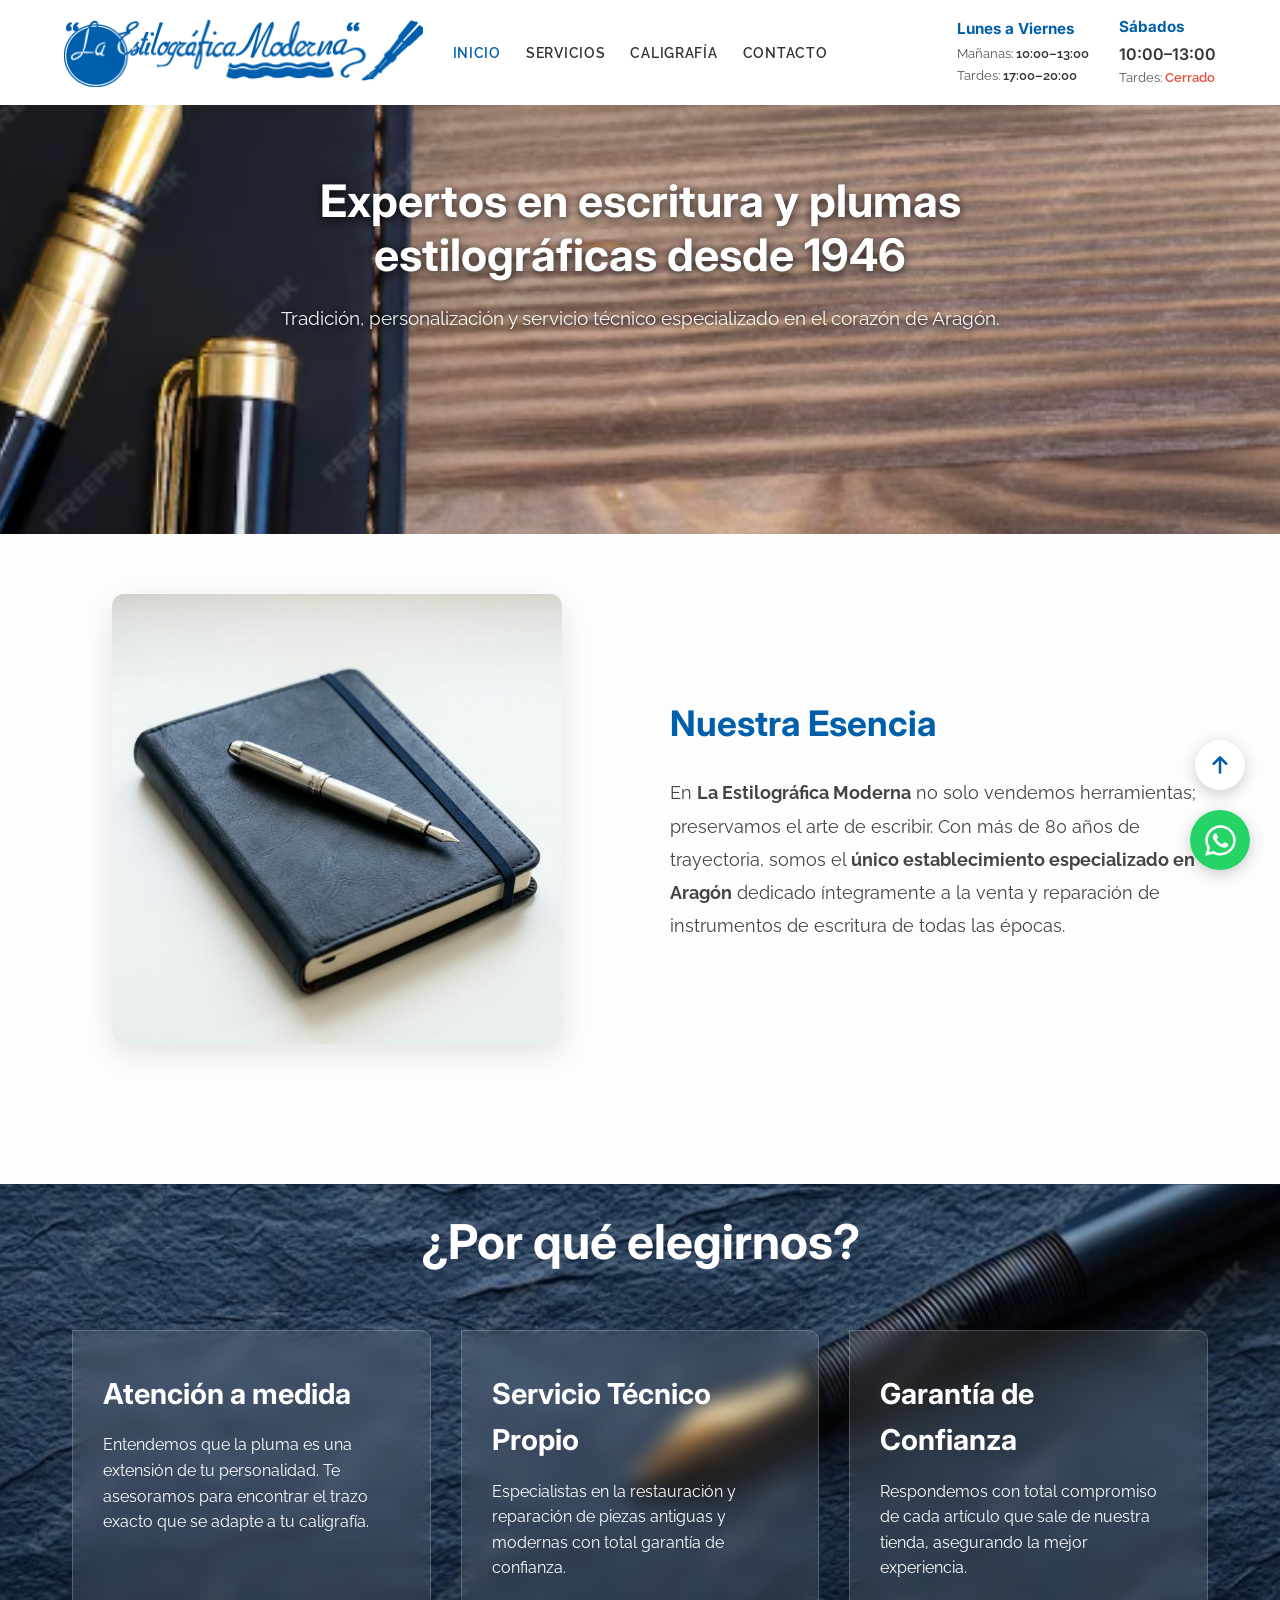
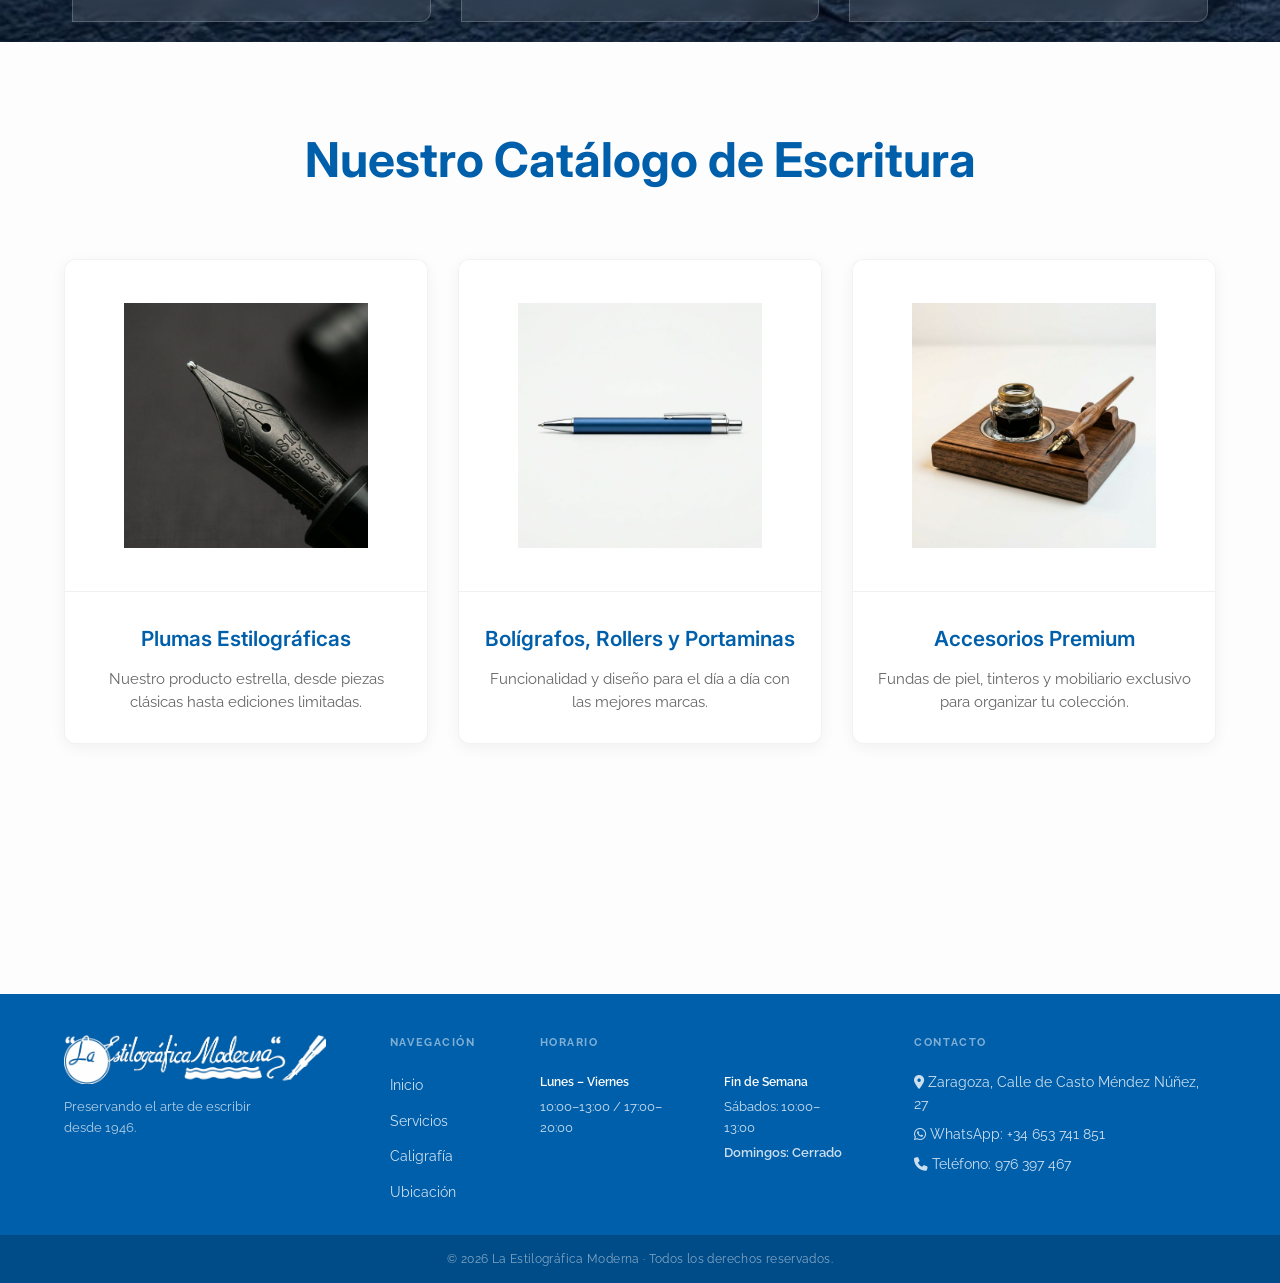
==== index.html @ 0b7b3596 "primer commit" ====
<!DOCTYPE html>
<html lang="es">

<head>
    <meta charset="UTF-8">
    <meta name="viewport" content="width=device-width, initial-scale=1.0">
    <title>La Estilográfica Moderna - Inicio</title>
    <link rel="stylesheet" href="css/styles.css">
    <link rel="stylesheet" href="https://cdnjs.cloudflare.com/ajax/libs/font-awesome/6.5.1/css/all.min.css">
</head>

<body>
    <!-- Fondo parallax -->
    <div class="bg-blue-fixed"></div>

    <script src="js/header-include.js" data-active="inicio"></script>

    <div class="hero-intro-scroll-container">

        <div class="bloquePrincipal">
            <!-- Introducción -->
            <div class="section-intro reveal">
                <h2 class="titulo-moderno">Expertos en escritura y plumas estilográficas desde 1946</h2>
                <p class="subtitulo-moderno">Tradición, personalización y servicio técnico especializado en el corazón
                    de Aragón.</p>
            </div>
        </div>
    </div>

    <div class="bloquePrincipal main-content-solid">
        <!-- Nuestra Esencia -->
        <div class="section-esencia reveal">
            <div class="esencia-grid">
                <div class="esencia-image">
                    <img src="assets/img/nuestraEsencia.PNG" alt="Nuestra Esencia">
                </div>
                <div class="esencia-text">
                    <h3>Nuestra Esencia</h3>
                    <p>En <b>La Estilográfica Moderna</b> no solo vendemos herramientas; preservamos el arte de
                        escribir.
                        Con más de 80 años de trayectoria, somos el <b>único establecimiento especializado en Aragón</b>
                        dedicado íntegramente a la venta y reparación de instrumentos de escritura de todas las épocas.
                    </p>
                </div>
            </div>
        </div>
    </div>

    <!-- Sección ¿Por qué elegirnos? -->
    <div class="section-elegirnos full-width-section">
        <div class="elegirnos-overlay">
            <h2 class="reveal">¿Por qué elegirnos?</h2>
            <div class="benefits-grid reveal">
                <div class="benefit-card">
                    <h3>Atención a medida</h3>
                    <p>Entendemos que la pluma es una extensión de tu personalidad. Te asesoramos para encontrar
                        el trazo exacto que se adapte a tu caligrafía.</p>
                </div>
                <div class="benefit-card">
                    <h3>Servicio Técnico Propio</h3>
                    <p>Especialistas en la restauración y reparación de piezas antiguas y modernas con total
                        garantía de confianza.</p>
                </div>
                <div class="benefit-card">
                    <h3>Garantía de Confianza</h3>
                    <p>Respondemos con total compromiso de cada artículo que sale de nuestra tienda, asegurando
                        la mejor experiencia.</p>
                </div>
            </div>
        </div>
    </div>

    <div class="bloquePrincipal main-content-solid no-top-padding">
        <!-- Catálogo de Escritura -->
        <div class="section-catalogo">
            <h2 class="reveal">Nuestro Catálogo de Escritura</h2>
            <div class="catalogo-grid">
                <div class="catalogo-item reveal">
                    <div class="item-image">
                        <img src="assets/img/plumilla.png" alt="Plumas Estilográficas">
                    </div>
                    <div class="item-info">
                        <h3>Plumas Estilográficas</h3>
                        <p>Nuestro producto estrella, desde piezas clásicas hasta ediciones limitadas.</p>
                    </div>
                </div>
                <div class="catalogo-item reveal">
                    <div class="item-image">
                        <img src="assets/img/boligrafo.png" alt="Bolígrafos">
                    </div>
                    <div class="item-info">
                        <h3>Bolígrafos, Rollers y Portaminas</h3>
                        <p>Funcionalidad y diseño para el día a día con las mejores marcas.</p>
                    </div>
                </div>
                <div class="catalogo-item reveal">
                    <div class="item-image">
                        <img src="assets/img/accesorios.png" alt="Accesorios">
                    </div>
                    <div class="item-info">
                        <h3>Accesorios Premium</h3>
                        <p>Fundas de piel, tinteros y mobiliario exclusivo para organizar tu colección.</p>
                    </div>
                </div>
            </div>
        </div>
    </div>

    <script src="js/footer-include.js"></script>
    <script src="js/animations.js"></script>
</body>

</html>



</html>
---- css/styles.css ----
@import url('https://fonts.googleapis.com/css2?family=Inter:wght@400;500;600;700&family=Playfair+Display:wght@700&family=Raleway:wght@300;400;500;600&display=swap');

/* =================== VARIABLES Y CONFIGURACIÓN =================== */
html {
  scroll-behavior: smooth;
}

:root {
  --blue: #005fab;
  --white: #ffffff;
}

*,
*::before,
*::after {
  box-sizing: border-box;
  margin: 0;
  padding: 0;
}

/* =================== ESTILOS BASE Y UTILIDADES =================== */
body {
  font-family: 'Raleway', sans-serif;
  color: #1a2332;
  background: #fdfdfd;
  line-height: 1.6;
}

img {
  max-width: 100%;
  height: auto;
}

/* =================== CABECERA (HEADER) =================== */
.main-header {
  background: var(--white);
  box-shadow: 0 2px 10px rgba(0, 0, 0, 0.05);
  position: sticky;
  top: 0;
  z-index: 100;
  transition: all 0.4s cubic-bezier(0.4, 0, 0.2, 1);
}

.main-header.header-shrunk {
  box-shadow: 0 4px 20px rgba(0, 0, 0, 0.1);
  background: rgba(255, 255, 255, 0.95);
  backdrop-filter: blur(8px);
}

.main-header.header-shrunk .header-container {
  padding: 8px 2rem;
}

.main-header.header-shrunk .logo {
  max-height: 70px;
}

.main-header.header-hidden {
  transform: translateY(-100%);
}

.header-container {
  display: grid;
  grid-template-columns: 1fr auto 1fr;
  align-items: center;
  max-width: 1600px;
  margin: 0 auto;
  padding: 15px 5%; /* Aumentado de 2rem a 5% */
  gap: 30px;
  transition: all 0.3s ease;
}

.logo-wrapper {
  grid-column: 1;
  justify-self: start;
}

.logo {
  max-height: 70px;
  width: auto;
  display: block;
}

.menu-container {
  grid-column: 2;
  justify-self: center;
  display: flex;
  gap: 25px;
  align-items: center;
}

.horario-container {
  grid-column: 3;
  justify-self: end;
  display: flex;
  gap: 30px;
  align-items: center;
}

.menu-toggle {
  display: none;
}

/* DISEÑO RESPONSIVO DE CABECERA */
@media (max-width: 1024px) {
  .header-container {
    display: flex;
    flex-wrap: wrap;
    justify-content: space-between;
    padding: 10px 5%;
    gap: 0;
  }

  .logo-wrapper {
    order: 1;
  }

  .menu-toggle {
    display: flex;
    order: 2;
  }

  .menu-container,
  .horario-container {
    display: none;
    width: 100%;
    order: 3;
    padding: 20px 0;
    justify-content: center;
    flex-direction: column;
    text-align: center;
    background: rgba(253, 253, 253, 0.98);
    backdrop-filter: blur(10px);
    border-top: 1px solid rgba(0, 0, 0, 0.05);
  }

  .main-header.menu-open .menu-container,
  .main-header.menu-open .horario-container {
    display: flex;
  }

  .main-header.menu-open .header-container {
    border-bottom: 1px solid #eee;
  }

  .main-header.menu-open .hamburger-bar:nth-child(1) {
    transform: translateY(8px) rotate(45deg);
  }

  .main-header.menu-open .hamburger-bar:nth-child(2) {
    opacity: 0;
  }

  .main-header.menu-open .hamburger-bar:nth-child(3) {
    transform: translateY(-8px) rotate(-45deg);
  }
}

.menu-container a {
  text-decoration: none;
  font-weight: 600;
  color: #333;
  text-transform: uppercase;
  font-size: 0.9rem;
  letter-spacing: 0.05em;
  transition: color 0.3s ease;
  padding: 5px 0;
}

.menu-container a:hover,
.menu-container a.active {
  color: var(--blue);
}

.horario-item {
  display: flex;
  flex-direction: column;
}

.dia-titulo {
  font-family: 'Playfair Display', serif;
  font-size: 0.95rem;
  color: var(--blue);
  margin-bottom: 3px;
}

.hora-info {
  font-size: 0.8rem;
  color: #555;
  margin-bottom: 2px;
}

.time {
  font-weight: 600;
  color: #333;
}

.status-closed {
  color: #e74c3c;
  font-weight: 600;
}

.menu-toggle {
  background: none;
  border: none;
  cursor: pointer;
  padding: 10px;
  flex-direction: column;
  gap: 5px;
  z-index: 101;
}

.hamburger-bar {
  display: block;
  width: 25px;
  height: 3px;
  background-color: var(--blue);
  transition: all 0.3s ease;
}

/* =================== BLOQUE PRINCIPAL =================== */
.bloquePrincipal {
  max-width: 1600px;
  margin: 0 auto;
  padding: 60px 5% 100px; /* Aumentado espaciado general */
}

/* FONDO AZUL FIJO (HERO) */
.bg-blue-fixed {
  position: fixed;
  top: 0;
  left: 0;
  width: 100%;
  height: 100vh; /* Aumentado de 75vh a 100vh */
  background-image: url('../assets/img/cabecera.PNG');
  background-size: cover;
  background-position: center;
  z-index: -1;
}

.hero-intro-scroll-container {
  position: relative;
  z-index: 1;
  background: transparent;
  width: 100%;
}

.portada-redesign {
  height: 45vh;
  display: flex;
  justify-content: center;
  align-items: center;
  text-align: center;
  background: transparent;
}

.hero-content h1 {
  display: none;
}

.hero-logo-img {
  max-width: 450px; /* Reducido de 600px a 450px */
  width: 90%;
  height: auto;
  filter: drop-shadow(0 4px 15px rgba(0, 0, 0, 0.3));
  animation: fadeIn 1.2s ease-out;
}

@keyframes fadeIn {
  from {
    opacity: 0;
    transform: translateY(20px);
  }

  to {
    opacity: 1;
    transform: translateY(0);
  }
}

h1,
h2,
h3,
h4 {
  font-family: 'Inter', Arial, Helvetica, sans-serif !important;
}

@media (max-width: 768px) {
  .portada-redesign {
    height: 35vh;
  }

  .bg-blue-fixed {
    height: 100vh; /* Mantener 100vh en móvil para evitar saltos */
    background-attachment: scroll; /* Mejor rendimiento en móvil */
  }

  .hero-logo-img {
    max-width: 300px;
  }
}

/* SECCIÓN DE INTRODUCCIÓN */
.section-intro {
  text-align: center;
  max-width: 900px;
  margin: 0 auto;
  padding: 10px 2rem 100px; /* Reducido de 40px a 10px */
  background: transparent;
}

.titulo-moderno {
  font-family: 'Inter', sans-serif !important;
  font-size: clamp(1.8rem, 5vw, 2.8rem); /* Tipografía adaptativa */
  color: var(--blue);
  margin-bottom: 20px;
  font-weight: 700;
  line-height: 1.2;
}

.subtitulo-moderno {
  font-size: 1.2rem;
  color: #555;
  max-width: 800px;
  margin: 0 auto;
}

.hero-intro-scroll-container .titulo-moderno {
  color: var(--white);
  text-shadow: 0 2px 10px rgba(0, 0, 0, 0.8); /* Añadido para legibilidad */
  display: block;
  max-width: 800px;
  margin: 0 auto 20px;
}
.hero-intro-scroll-container .subtitulo-moderno {
  color: rgba(255, 255, 255, 0.95);
  text-shadow: 0 1px 5px rgba(0, 0, 0, 0.8);
}

/* CONTENIDO CON FONDO SÓLIDO */
.main-content-solid {
  background: #fdfdfd;
  position: relative;
  z-index: 2;
  width: 100%;
}

/* SECCIÓN NUESTRA ESENCIA */
.section-esencia {
  margin-bottom: 40px; /* Reducido para cerrar el hueco blanco */
}

.esencia-grid {
  display: grid;
  grid-template-columns: 1fr 1fr;
  align-items: center;
  gap: 60px;
}

.esencia-image img {
  border-radius: 12px;
  box-shadow: 0 10px 30px rgba(0, 0, 0, 0.1);
  width: 100%;
  max-width: 450px; /* Redimensionado para ser más pequeño */
  display: block;
  margin: 0 auto;
}

.esencia-text h3 {
  font-family: 'Inter', sans-serif !important;
  font-size: 2.2rem;
  color: var(--blue);
  margin-bottom: 25px;
}

.esencia-text p {
  font-size: 1.15rem;
  color: #444;
  line-height: 1.8;
}

@media (max-width: 900px) {
  .esencia-grid {
    grid-template-columns: 1fr;
    gap: 30px;
  }

  .esencia-image {
    order: 2;
  }

  .esencia-text {
    order: 1;
    text-align: center;
  }
}

/* SECCIÓN POR QUÉ ELEGIRNOS */
.section-elegirnos {
  background-image: url('../assets/img/fondoSeccionIndex.PNG');
  background-size: cover;
  background-position: center;
  background-attachment: fixed;
  color: var(--white);
  padding: 20px 0;
  margin-bottom: 0;
  position: relative;
  width: 100vw;
  margin-left: calc(-50vw + 50%);
  left: 50%;
  transform: translateX(-50%);
}

.no-top-padding {
  padding-top: 80px !important;
}

.elegirnos-overlay {
  text-align: center;
  max-width: 1200px;
  margin: 0 auto;
  padding: 0 2rem;
}

.section-elegirnos h2 {
  font-family: 'Playfair Display', serif;
  font-size: 3rem;
  margin-bottom: 50px;
  color: var(--white);
}

/* CUADRÍCULA DE BENEFICIOS (REEMPLAZA AL CARRUSEL) */
.benefits-grid {
  display: grid;
  grid-template-columns: repeat(3, 1fr);
  gap: 30px;
  max-width: 1200px;
  margin: 0 auto;
}

.benefit-card {
  background: rgba(255, 255, 255, 0.1);
  backdrop-filter: blur(10px);
  padding: 40px 30px;
  border-left: 5px solid var(--blue);
  border-radius: 0 10px 10px 0;
  text-align: left;
  transition: transform 0.3s ease, border-color 0.3s ease;
  border: 1px solid rgba(255, 255, 255, 0.2);
}

.benefit-card:hover {
  transform: translateY(-5px);
  background: rgba(255, 255, 255, 0.15);
  border-color: var(--white);
}

@media (max-width: 900px) {
  .benefits-grid {
    grid-template-columns: 1fr;
    gap: 20px;
  }
}

.benefit-card h3 {
  font-family: 'Playfair Display', serif;
  font-size: 1.8rem;
  margin-bottom: 15px;
  color: var(--white);
}

/* SECCIÓN NUESTRO CATÁLOGO */
.section-catalogo {
  padding-bottom: 150px; /* Aumentado de 100px */
}

.section-catalogo h2 {
  text-align: center;
  font-family: 'Playfair Display', serif;
  font-size: 3rem;
  color: var(--blue);
  margin-bottom: 60px;
}

.catalogo-grid {
  display: grid;
  grid-template-columns: repeat(3, 1fr);
  gap: 30px;
}

.catalogo-item {
  background: var(--white);
  border-radius: 12px;
  overflow: hidden;
  transition: all 0.4s cubic-bezier(0.165, 0.84, 0.44, 1);
  padding: 0;
  border: 1px solid rgba(0, 0, 0, 0.05);
  box-shadow: 0 4px 15px rgba(0, 0, 0, 0.05);
  display: flex;
  flex-direction: column;
}

.catalogo-item:hover {
  transform: translateY(-10px);
  box-shadow: 0 20px 40px rgba(0, 0, 0, 0.1);
  border-color: var(--blue);
}

.item-image {
  background: #fff;
  aspect-ratio: 16/10;
  display: flex;
  align-items: center;
  justify-content: center;
  padding: 30px;
  border-bottom: 1px solid #f0f0f0;
}

.item-image img {
  max-width: 90%;
  max-height: 90%;
  object-fit: contain;
  transition: transform 0.5s ease;
}

.catalogo-item:hover .item-image img {
  transform: scale(1.08);
}

.item-info {
  padding: 30px 20px;
  text-align: center;
  flex-grow: 1;
  display: flex;
  flex-direction: column;
  justify-content: center;
}

.item-info h3 {
  font-family: 'Inter', sans-serif !important;
  font-size: 1.3rem;
  font-weight: 600;
  color: var(--blue);
  margin-bottom: 12px;
}

.item-info p {
  font-size: 0.95rem;
  color: #666;
  line-height: 1.5;
  margin: 0;
}

@media (max-width: 1024px) {
  .catalogo-grid {
    grid-template-columns: 1fr;
    max-width: 500px;
    margin: 0 auto;
  }
}

.divEsenciaIndex a,
.divEsenciaIndex a:visited {
  color: var(--blue);
}

.divServiciosIndex a,
.divServiciosIndex a:visited {
  color: var(--blue);
}

@media (max-width: 768px) {
  .tituloIndex h2 {
    font-size: 1.8rem;
  }

  .divEsenciaIndex,
  .divEleccionIndex,
  .catalogoIndex,
  .divServiciosIndex {
    padding: 25px;
  }
}

@media (min-width: 1200px) {
  .bloquePrincipal {
    display: block;
  }

  .tituloIndex h3 {
    max-width: 1000px;
    margin: 0 auto 40px;
  }
}

/* =================== PIE DE PÁGINA (FOOTER) =================== */
.main-footer {
  background-color: var(--blue);
  color: var(--white);
  margin-top: auto;

}

.footer-container {
  display: flex;
  justify-content: flex-start; /* Cambiado a la izquierda */
  align-items: flex-start;
  gap: 4rem;
  max-width: 1600px;
  margin: 0 auto;
  padding: 40px 5% 30px;
}

.footer-logo {
  height: 50px;
  width: auto;
  display: block;
  margin-bottom: 12px;
  border-radius: 4px;
}

.footer-tagline {
  font-size: 0.82rem;
  color: rgba(255, 255, 255, 0.7);
  line-height: 1.6;
}

.footer-brand,
.footer-links,
.footer-horario,
.footer-contact {
  display: flex;
  flex-direction: column;
  align-items: flex-start; /* Cambiado a la izquierda */
  text-align: left; /* Cambiado a la izquierda */
}

.footer-heading {
  font-size: 0.7rem;
  font-weight: 700;
  text-transform: uppercase;
  letter-spacing: 0.14em;
  color: rgba(255, 255, 255, 0.5);
  margin-bottom: 20px;
  width: 100%;
}

.footer-links ul.horizontal-nav {
  flex-direction: column; /* Cambiado de row a column */
  gap: 10px;
  flex-wrap: wrap;
}

.footer-horario .horario-groups {
  display: flex;
  gap: 30px;
}

.footer-horario .horario-group {
  display: flex;
  flex-direction: column;
  gap: 4px;
}

.footer-hours {
  font-size: 0.82rem;
  color: rgba(255, 255, 255, 0.8);
}

.footer-links ul,
.footer-contact ul {
  list-style: none;
  display: flex;
  flex-direction: column;
  gap: 8px;
}

.footer-links a,
.footer-contact a {
  color: rgba(255, 255, 255, 0.8);
  text-decoration: none;
  font-size: 0.85rem;
  transition: color 0.2s ease;
}

.footer-links a:hover,
.footer-contact a:hover {
  color: var(--white);
}

.footer-horario li {
  display: none;
}

.footer-day {
  font-weight: 600;
  color: var(--white);
  font-size: 0.78rem;
}

.footer-contact li {
  font-size: 0.85rem;
  color: rgba(255, 255, 255, 0.8);
}

.footer-bottom {
  background-color: rgba(0, 0, 0, 0.2);
  text-align: center;
  padding: 14px 5%;
  font-size: 0.78rem;
  color: rgba(255, 255, 255, 0.5);
  letter-spacing: 0.03em;
}

@media (max-width: 768px) {
  .footer-container {
    flex-direction: column;
    align-items: center;
    text-align: center;
    gap: 3rem;
  }

  .footer-brand,
  .footer-links,
  .footer-horario,
  .footer-contact {
    align-items: center;
    text-align: center;
  }

  .footer-horario .horario-groups {
    flex-direction: column;
    gap: 15px;
  }
}

/* =================== MODAL PDF Y GALERIA =================== */
.pdf-gallery {
  display: flex;
  flex-direction: column;
  gap: 20px;
  align-items: center;
  margin-top: 30px;
}

.pdf-row {
  display: flex;
  justify-content: center;
  gap: 20px;
  width: 100%;
}

.pdf-btn {
  display: flex;
  justify-content: center;
  align-items: center;
  width: 220px;
  height: 90px;
  background-color: #fff;
  border-radius: 8px;
  box-shadow: 0 4px 10px rgba(0, 0, 0, 0.08);
  transition: transform 0.3s ease, box-shadow 0.3s ease;
  overflow: hidden;
}

.pdf-btn:hover {
  transform: translateY(-5px) scale(1.02);
  box-shadow: 0 8px 15px rgba(0, 0, 0, 0.15);
}

.pdf-btn img {
  width: 100%;
  height: 100%;
  object-fit: contain;
  display: block;
  padding: 8px;
}

@media (max-width: 768px) {
  .pdf-row {
    flex-wrap: wrap;
  }
}

/* Modal fondo */
.modal {
  display: none;
  position: fixed;
  z-index: 1000;
  left: 0;
  top: 0;
  width: 100%;
  height: 100%;
  background-color: rgba(0, 0, 0, 0.7);
}

/* Modal contenido */
.modal-content {
  background-color: #fff;
  margin: 3% auto;
  padding: 0;
  border: none;
  width: 85%;
  border-radius: 8px;
  overflow: hidden;
  box-shadow: 0 4px 20px rgba(0, 0, 0, 0.3);
}

.close-modal {
  position: absolute;
  top: 15px;
  right: 25px;
  color: #333;
  font-size: 28px;
  font-weight: bold;
  cursor: pointer;
  z-index: 1001;
  background: white;
  border-radius: 50%;
  width: 36px;
  height: 36px;
  text-align: center;
  line-height: 36px;
  box-shadow: 0 2px 5px rgba(0, 0, 0, 0.2);
  transition: color 0.2s, background 0.2s;
}

.close-modal:hover {
  color: #fff;
  background: #e74c3c;
}

.imagenServicios {
  display: flex;
  justify-content: center;
}

/* =================== CARRUSEL DE MARCAS =================== */
.brands-section-wrapper {
  display: flex;
  gap: 30px;
  align-items: stretch;
  margin-bottom: 30px;
}

.brands-section-wrapper>.divEsenciaIndex,
.brands-section-wrapper>.marcas-carousel {
  flex: 1;
  margin-bottom: 0;
  margin-top: 0;
}

.marcas-carousel {
  border-radius: 8px;
  overflow: hidden;
  box-shadow: 0 4px 20px rgba(0, 0, 0, 0.08);
  border: 1px solid #eee;
  display: flex;
  align-items: center;
  justify-content: center;
  background-color: #fff;
  position: relative;
  min-height: 250px;
}

.marcas-carousel img {
  position: absolute;
  top: 50%;
  left: 50%;
  transform: translate(-50%, -50%);
  max-width: 70%;
  max-height: 70%;
  width: auto;
  height: auto;
  object-fit: contain;
  opacity: 0;
  transition: opacity 0.8s ease-in-out;
}

.marcas-carousel img.active {
  opacity: 1;
}

.brand-item {
  transition: color 0.3s ease, font-weight 0.3s ease;
}

.brand-item.active-brand {
  font-weight: bold;
  color: var(--blue);
}

@media (max-width: 900px) {
  .brands-section-wrapper {
    flex-direction: column;
  }
}

/* =================== MAPA Y UBICACIÓN =================== */
.contacto-mapa-wrapper {
  display: flex;
  gap: 30px;
  align-items: stretch;
  margin-bottom: 30px;
}

.contacto-mapa-wrapper>.divEsenciaIndex,
.contacto-mapa-wrapper>.mapa-container {
  flex: 1;
  margin-bottom: 0;
  margin-top: 0;
}

.mapa-container {
  width: 100%;
  border-radius: 8px;
  overflow: hidden;
  box-shadow: 0 4px 20px rgba(0, 0, 0, 0.08);
  border: 1px solid #eee;
  display: flex;
}

.mapa-container iframe {
  width: 100%;
  height: auto;
  min-height: 350px;
  display: block;
  flex-grow: 1;
}

@media (max-width: 900px) {
  .contacto-mapa-wrapper {
    flex-direction: column;
  }
}

/* =================== BOTONES FLOTANTES (WHATSAPP E IR ARRIBA) =================== */
.whatsapp-float {
  position: fixed;
  bottom: 30px;
  right: 30px;
  width: 60px;
  height: 60px;
  background-color: #25d366;
  color: #fff;
  border-radius: 50%;
  display: flex;
  justify-content: center;
  align-items: center;
  box-shadow: 0 4px 15px rgba(0, 0, 0, 0.2);
  z-index: 1000;
  transition: transform 0.3s ease, background-color 0.3s ease;
  text-decoration: none;
}

@media (hover: hover) {
  .whatsapp-float:hover {
    transform: scale(1.1);
    background-color: #128c7e;
    color: #fff;
  }
}

.whatsapp-float svg {
  width: 35px;
  height: 35px;
  fill: currentColor;
}

@media (max-width: 768px) {
  .whatsapp-float {
    bottom: 20px;
    right: 20px;
    width: 50px;
    height: 50px;
  }

  .whatsapp-float svg {
    width: 28px;
    height: 28px;
  }
}

.up-float {
  position: fixed;
  bottom: 110px;
  right: 35px;
  width: 50px;
  height: 50px;
  background-color: #fff;
  color: var(--blue);
  border-radius: 50%;
  display: flex;
  justify-content: center;
  align-items: center;
  box-shadow: 0 4px 15px rgba(0, 0, 0, 0.2);
  z-index: 1000;
  transition: transform 0.3s ease, background-color 0.3s ease, color 0.3s ease;
  text-decoration: none;
  font-size: 20px;
}

@media (hover: hover) {
  .up-float:hover {
    transform: scale(1.1);
    background-color: var(--blue);
    color: #fff;
  }
}

/* =================== ANIMACIONES =================== */
.reveal-hidden {
  opacity: 0;
  transform: translateY(40px);
  transition: all 0.8s cubic-bezier(0.16, 1, 0.3, 1);
}

.reveal-visible {
  opacity: 1 !important;
  transform: translateY(0) !important;
}

.reveal-visible:nth-child(2) {
  transition-delay: 0.1s;
}

.reveal-visible:nth-child(3) {
  transition-delay: 0.2s;
}

.reveal-visible:nth-child(4) {
  transition-delay: 0.3s;
}

.main-header .menu-container a {
  position: relative;
}

.main-header .menu-container a::after {
  content: '';
  position: absolute;
  bottom: 0;
  left: 0;
  width: 0;
  height: 2px;
  background-color: var(--blue);
  transition: width 0.3s ease;
}

.main-header .menu-container a:hover::after {
  width: 100%;
}

@media (max-width: 768px) {
  .up-float {
    bottom: 85px;
    right: 20px;
    width: 45px;
    height: 45px;
    font-size: 18px;
  }

  .bloquePrincipal {
    padding: 40px 5% 60px;
  }
}

ul.footer-list li {
  display: inline;
}

/* =================== PÁGINAS SECUNDARIAS =================== */
.header-static-blue {
  background-color: var(--blue);
  height: 25vh;
  display: flex;
  justify-content: center;
  align-items: center;
  width: 100%;
}

.services-grid {
  display: grid;
  grid-template-columns: repeat(2, 1fr);
  gap: 30px;
  margin: 60px 0;
}

.service-card {
  background: var(--white);
  padding: 40px;
  border-radius: 12px;
  border: 1px solid rgba(0, 0, 0, 0.05);
  box-shadow: 0 4px 15px rgba(0, 0, 0, 0.05);
  transition: all 0.4s cubic-bezier(0.165, 0.84, 0.44, 1);
  text-align: center;
}

.service-card:hover {
  transform: translateY(-8px);
  box-shadow: 0 20px 40px rgba(0, 0, 0, 0.1);
  border-color: var(--blue);
}

.service-icon {
  font-size: 2.5rem;
  margin-bottom: 20px;
  display: block;
}

.service-card h3 {
  font-family: 'Inter', sans-serif !important;
  color: var(--blue);
  font-size: 1.5rem;
  margin-bottom: 15px;
}

.service-card p {
  font-size: 1rem;
  color: #555;
  line-height: 1.7;
}

@media (max-width: 768px) {
  .services-grid {
    grid-template-columns: 1fr;
  }
}

/* =================== SECCIÓN DE MARCAS (REDISTRIBUCIÓN) =================== */
.brands-redesign {
  margin-top: 100px;
  padding: 60px 0;
  background: white;
}

.brands-text-center {
  text-align: center;
  max-width: 800px;
  margin: 0 auto 50px;
}

.brands-text-center h2 {
  font-family: 'Inter', sans-serif !important;
  color: var(--blue);
  font-size: 2.5rem;
  margin-bottom: 20px;
}

.brands-text-center p {
  color: #666;
  font-size: 1.1rem;
}

.brands-carousel-container {
  overflow: hidden;
  width: 100%;
  position: relative;
  padding: 20px 0;
}

.brands-carousel-track {
  display: grid;
  grid-template-rows: repeat(3, 120px);
  grid-auto-flow: column;
  grid-auto-columns: calc(100% / 4);
  transition: transform 0.5s cubic-bezier(0.45, 0.05, 0.55, 0.95);
  gap: 20px 0;
}

.brand-logo-item {
  display: flex;
  align-items: center;
  justify-content: center;
  padding: 20px;
}

.brand-logo-item img {
  max-width: 140px;
  max-height: 70px;
  width: auto;
  height: auto;
  object-fit: contain;
  opacity: 1;
  transition: transform 0.3s ease;
}

.brand-logo-item:hover img {
  transform: scale(1.1);
}

@media (max-width: 1024px) {
  .brands-carousel-track {
    grid-auto-columns: calc(100% / 3);
  }
}

@media (max-width: 600px) {
  .brands-carousel-track {
    grid-auto-columns: calc(100% / 2);
  }
}

.brand-list-text {
  font-size: 0.95rem;
  color: #666;
  margin-top: 15px;
}

/* =================== PÁGINA DE CONTACTO (REDISEÑO) =================== */
.contact-grid {
  display: grid;
  grid-template-columns: 1fr 1fr;
  gap: 30px;
  margin: 80px 0;
  align-items: stretch;
  max-width: 1300px;
  margin-left: auto;
  margin-right: auto;
}

.contact-info-card {
  background: #ffffff;
  padding: 50px;
  border-radius: 20px;
  box-shadow: 0 10px 40px rgba(0, 95, 171, 0.08);
  border: 1px solid rgba(0, 95, 171, 0.1);
  display: flex;
  flex-direction: column;
}

.contact-info-card h3 {
  color: var(--blue);
  font-size: 2rem;
  margin-bottom: 40px;
  font-family: 'Inter', sans-serif !important;
  font-weight: 700;
  position: relative;
  padding-bottom: 15px;
}

.contact-info-card h3::after {
  content: '';
  position: absolute;
  bottom: 0;
  left: 0;
  width: 60px;
  height: 4px;
  background: var(--blue);
  border-radius: 2px;
}

.contact-details-list {
  list-style: none;
  padding: 0;
  flex-grow: 1;
}

.contact-details-list li {
  display: flex;
  gap: 25px;
  margin-bottom: 35px;
  align-items: center;
}

.contact-details-list .icon {
  font-size: 26px;
  background: var(--blue);
  color: white;
  width: 60px;
  height: 60px;
  display: flex;
  align-items: center;
  justify-content: center;
  border-radius: 16px;
  flex-shrink: 0;
  box-shadow: 0 8px 15px rgba(0, 95, 171, 0.2);
}

.detail-text strong {
  display: block;
  font-size: 0.85rem;
  color: #999;
  text-transform: uppercase;
  letter-spacing: 0.1em;
  margin-bottom: 6px;
}

.detail-text a {
  text-decoration: none;
  color: #222;
  font-size: 1.15rem;
  font-weight: 600;
  transition: all 0.3s;
}

.detail-text a:hover {
  color: var(--blue);
  transform: translateX(5px);
  display: inline-block;
}

.how-to-arrive {
  margin-top: 20px;
  padding: 25px;
  background: #f8fbff;
  border-radius: 15px;
  border-left: 5px solid var(--blue);
}

.how-to-arrive h4 {
  color: var(--blue);
  margin-bottom: 10px;
  font-family: 'Inter', sans-serif !important;
  font-size: 1.1rem;
}

.how-to-arrive p {
  color: #555;
  font-size: 1rem;
  margin-bottom: 5px;
  line-height: 1.5;
}

.contact-map-card {
  box-shadow: 0 15px 50px rgba(0, 0, 0, 0.12);
  border-radius: 20px;
  overflow: hidden;
  height: 100%;
}

@media (max-width: 1024px) {
  .contact-grid {
    grid-template-columns: 1fr;
    padding: 0 20px;
  }
}
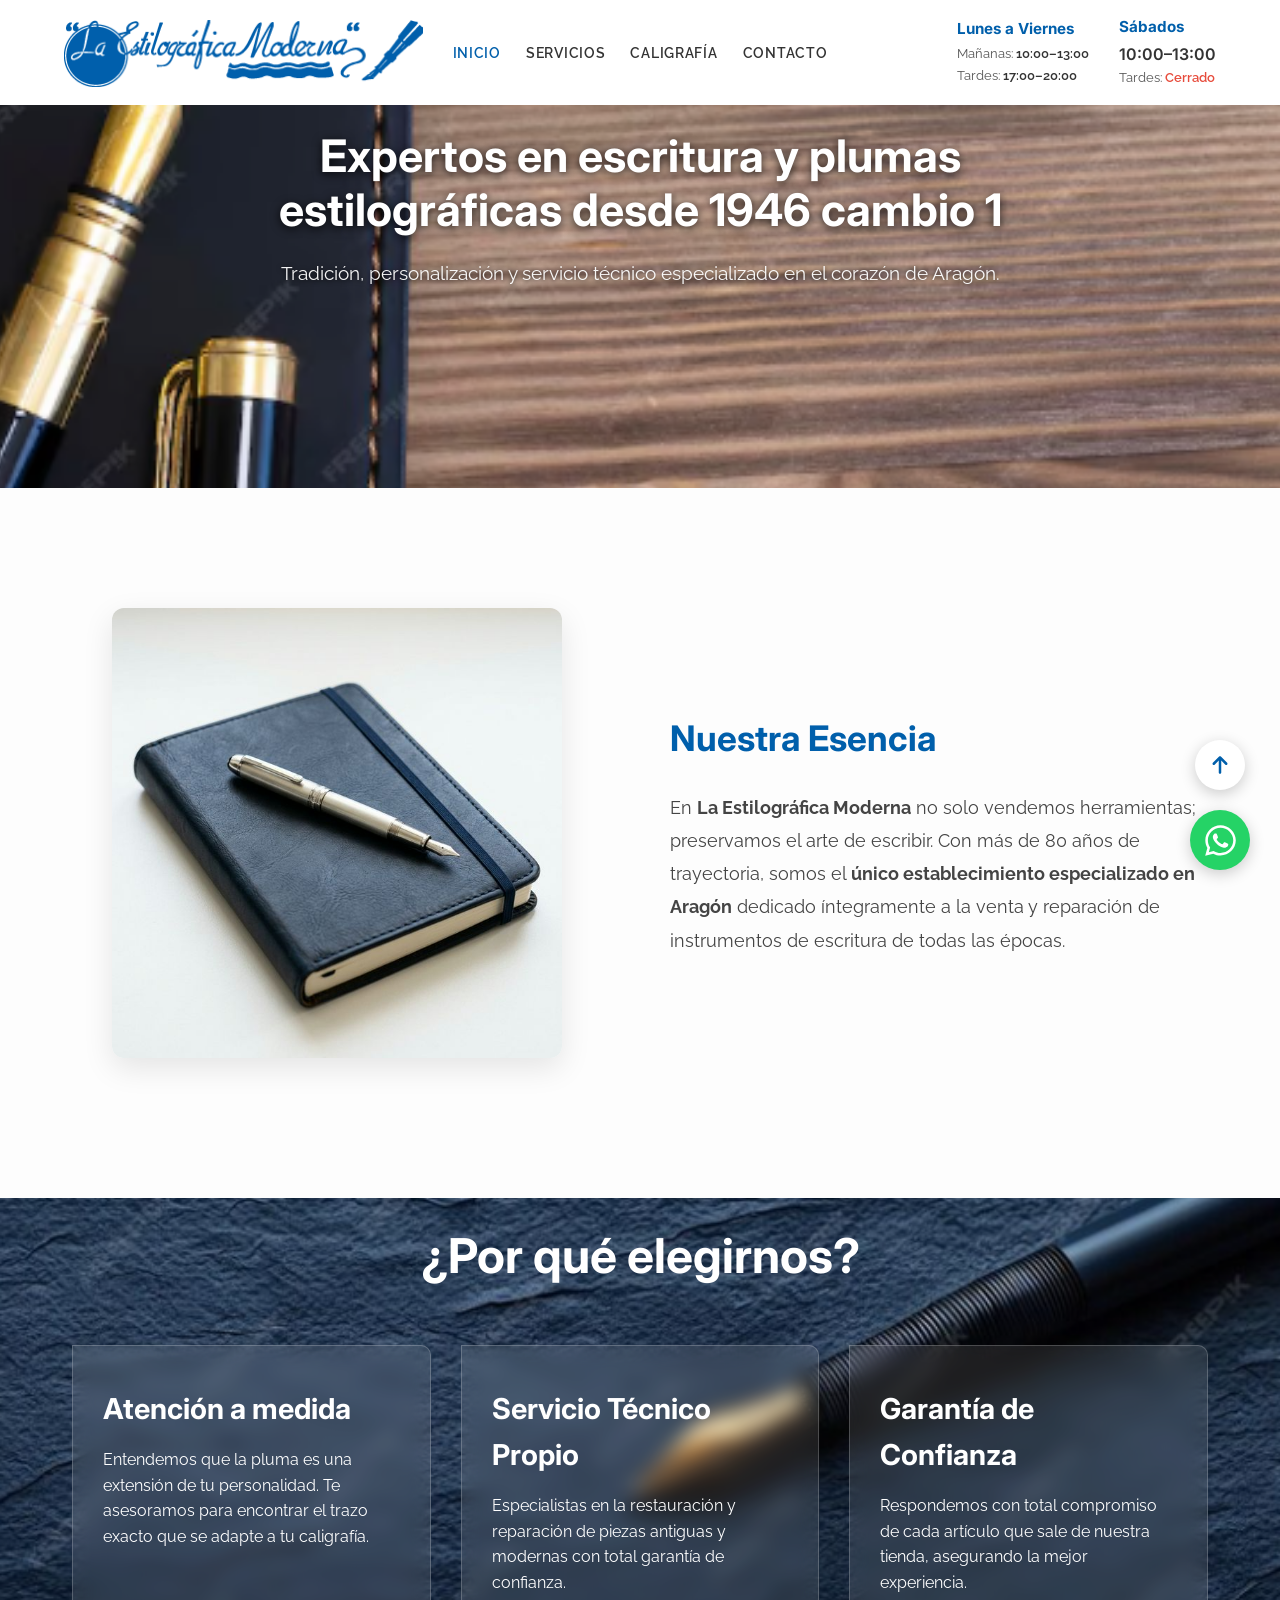
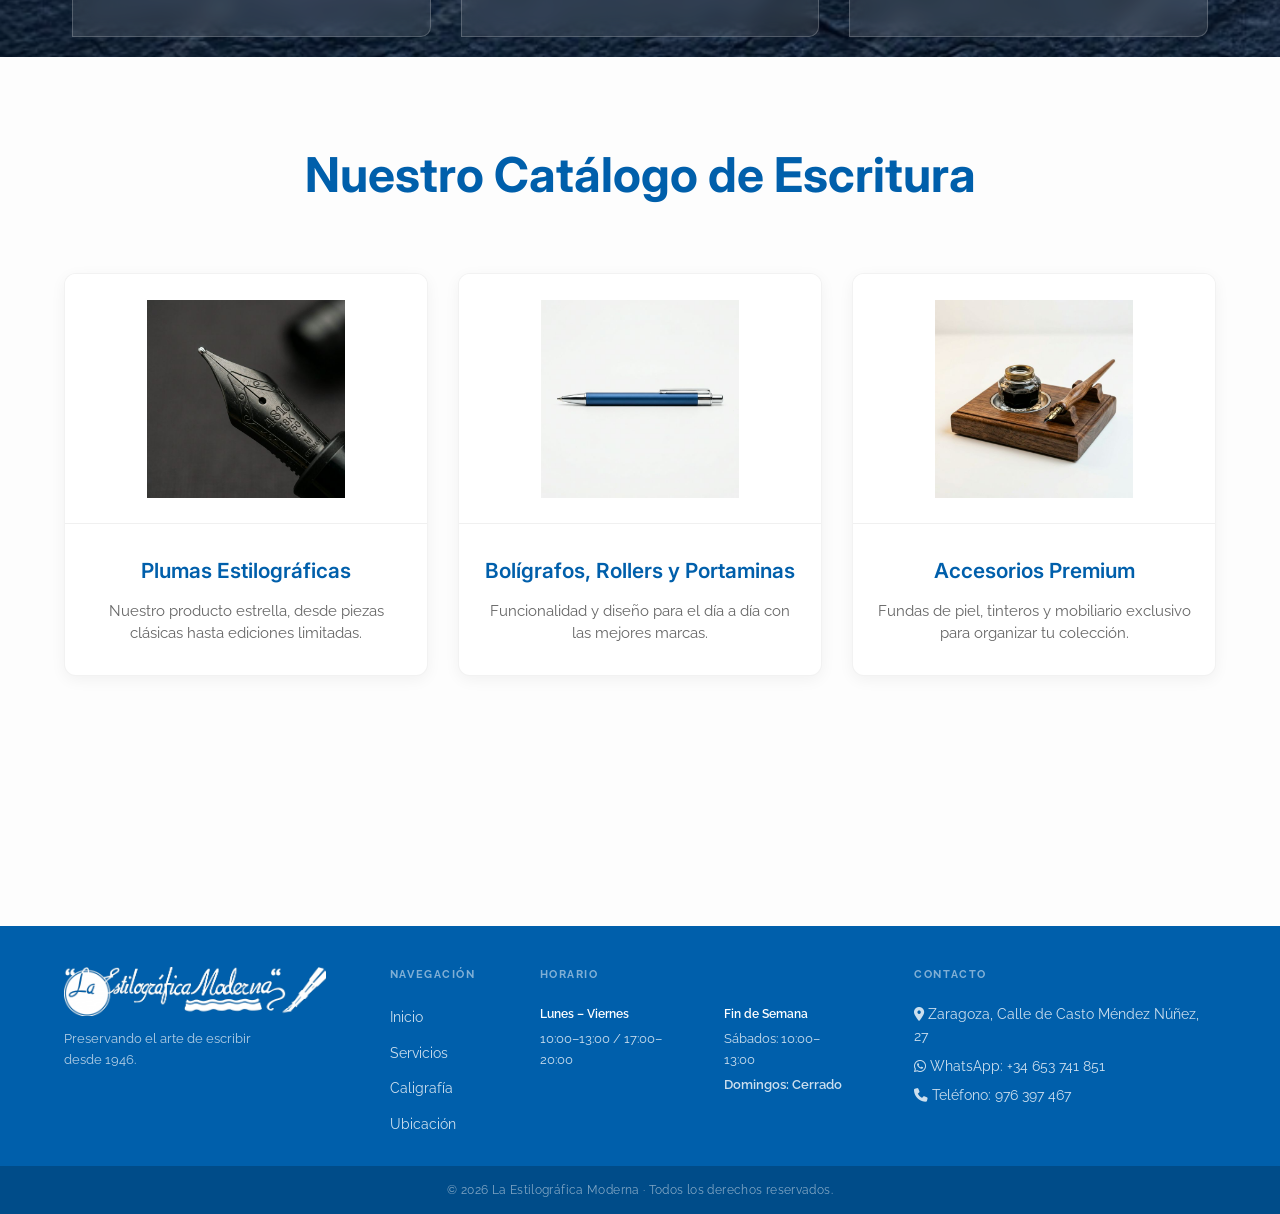
==== commit bc7cc3ae: "cambios" ====
--- a/index.html
+++ b/index.html
@@ -20,7 +20,7 @@
         <div class="bloquePrincipal">
             <!-- Introducción -->
             <div class="section-intro reveal">
-                <h2 class="titulo-moderno">Expertos en escritura y plumas estilográficas desde 1946</h2>
+                <h2 class="titulo-moderno">Expertos en escritura y plumas estilográficas desde 1946 cambio 1</h2>
                 <p class="subtitulo-moderno">Tradición, personalización y servicio técnico especializado en el corazón
                     de Aragón.</p>
             </div>
--- a/css/styles.css
+++ b/css/styles.css
@@ -33,15 +33,18 @@
 
 /* =================== CABECERA (HEADER) =================== */
 .main-header {
-  background: var(--white);
-  box-shadow: 0 2px 10px rgba(0, 0, 0, 0.05);
-  position: sticky;
+  background: #ffffff;
+  box-shadow: none;
+  position: absolute;
   top: 0;
-  z-index: 100;
+  left: 0;
+  width: 100%;
+  z-index: 1000;
   transition: all 0.4s cubic-bezier(0.4, 0, 0.2, 1);
 }
 
 .main-header.header-shrunk {
+  position: fixed;
   box-shadow: 0 4px 20px rgba(0, 0, 0, 0.1);
   background: rgba(255, 255, 255, 0.95);
   backdrop-filter: blur(8px);
@@ -65,7 +68,8 @@
   align-items: center;
   max-width: 1600px;
   margin: 0 auto;
-  padding: 15px 5%; /* Aumentado de 2rem a 5% */
+  padding: 15px 5%;
+  /* Aumentado de 2rem a 5% */
   gap: 30px;
   transition: all 0.3s ease;
 }
@@ -103,6 +107,12 @@
 
 /* DISEÑO RESPONSIVO DE CABECERA */
 @media (max-width: 1024px) {
+  .main-header {
+    background: #ffffff !important;
+    position: fixed;
+    box-shadow: 0 2px 10px rgba(0, 0, 0, 0.1);
+  }
+
   .header-container {
     display: flex;
     flex-wrap: wrap;
@@ -113,6 +123,7 @@
 
   .logo-wrapper {
     order: 1;
+    width: 45%;
   }
 
   .menu-toggle {
@@ -222,7 +233,8 @@
 .bloquePrincipal {
   max-width: 1600px;
   margin: 0 auto;
-  padding: 60px 5% 100px; /* Aumentado espaciado general */
+  padding: 120px 5% 100px;
+  /* Aumentado padding-top para compensar el header absoluto */
 }
 
 /* FONDO AZUL FIJO (HERO) */
@@ -231,7 +243,8 @@
   top: 0;
   left: 0;
   width: 100%;
-  height: 100vh; /* Aumentado de 75vh a 100vh */
+  height: 100vh;
+  /* Aumentado de 75vh a 100vh */
   background-image: url('../assets/img/cabecera.PNG');
   background-size: cover;
   background-position: center;
@@ -259,7 +272,8 @@
 }
 
 .hero-logo-img {
-  max-width: 450px; /* Reducido de 600px a 450px */
+  max-width: 450px;
+  /* Reducido de 600px a 450px */
   width: 90%;
   height: auto;
   filter: drop-shadow(0 4px 15px rgba(0, 0, 0, 0.3));
@@ -287,12 +301,18 @@
 
 @media (max-width: 768px) {
   .portada-redesign {
-    height: 35vh;
+    height: 100%;
   }
 
   .bg-blue-fixed {
-    height: 100vh; /* Mantener 100vh en móvil para evitar saltos */
-    background-attachment: scroll; /* Mejor rendimiento en móvil */
+    height: 100%;
+    /* Reducido de 100vh para que se vea mejor la imagen de "ordenador" */
+    background-attachment: scroll;
+    background-position: center center;
+    background-size: cover;
+    z-index: -1;
+    -webkit-transform: translateZ(0);
+    transform: translateZ(0);
   }
 
   .hero-logo-img {
@@ -305,13 +325,15 @@
   text-align: center;
   max-width: 900px;
   margin: 0 auto;
-  padding: 10px 2rem 100px; /* Reducido de 40px a 10px */
+  padding: 10px 2rem 100px;
+  /* Reducido de 40px a 10px */
   background: transparent;
 }
 
 .titulo-moderno {
   font-family: 'Inter', sans-serif !important;
-  font-size: clamp(1.8rem, 5vw, 2.8rem); /* Tipografía adaptativa */
+  font-size: clamp(1.8rem, 5vw, 2.8rem);
+  /* Tipografía adaptativa */
   color: var(--blue);
   margin-bottom: 20px;
   font-weight: 700;
@@ -327,11 +349,13 @@
 
 .hero-intro-scroll-container .titulo-moderno {
   color: var(--white);
-  text-shadow: 0 2px 10px rgba(0, 0, 0, 0.8); /* Añadido para legibilidad */
+  text-shadow: 0 2px 10px rgba(0, 0, 0, 0.8);
+  /* Añadido para legibilidad */
   display: block;
   max-width: 800px;
   margin: 0 auto 20px;
 }
+
 .hero-intro-scroll-container .subtitulo-moderno {
   color: rgba(255, 255, 255, 0.95);
   text-shadow: 0 1px 5px rgba(0, 0, 0, 0.8);
@@ -347,7 +371,8 @@
 
 /* SECCIÓN NUESTRA ESENCIA */
 .section-esencia {
-  margin-bottom: 40px; /* Reducido para cerrar el hueco blanco */
+  margin-bottom: 40px;
+  /* Reducido para cerrar el hueco blanco */
 }
 
 .esencia-grid {
@@ -361,7 +386,8 @@
   border-radius: 12px;
   box-shadow: 0 10px 30px rgba(0, 0, 0, 0.1);
   width: 100%;
-  max-width: 450px; /* Redimensionado para ser más pequeño */
+  max-width: 450px;
+  /* Redimensionado para ser más pequeño */
   display: block;
   margin: 0 auto;
 }
@@ -471,7 +497,8 @@
 
 /* SECCIÓN NUESTRO CATÁLOGO */
 .section-catalogo {
-  padding-bottom: 150px; /* Aumentado de 100px */
+  padding-bottom: 150px;
+  /* Aumentado de 100px */
 }
 
 .section-catalogo h2 {
@@ -508,19 +535,23 @@
 
 .item-image {
   background: #fff;
-  aspect-ratio: 16/10;
-  display: flex;
-  align-items: center;
-  justify-content: center;
-  padding: 30px;
+  height: 250px; /* Altura fija para que todas las tarjetas sean iguales */
+  display: flex !important;
+  align-items: center !important;
+  justify-content: center !important;
+  padding: 20px;
   border-bottom: 1px solid #f0f0f0;
+  overflow: hidden;
 }
 
 .item-image img {
-  max-width: 90%;
-  max-height: 90%;
+  max-width: 95%;
+  max-height: 95%;
+  width: auto;
+  height: auto;
   object-fit: contain;
   transition: transform 0.5s ease;
+  display: block;
 }
 
 .catalogo-item:hover .item-image img {
@@ -598,12 +629,14 @@
   background-color: var(--blue);
   color: var(--white);
   margin-top: auto;
-
+  position: relative;
+  z-index: 10;
 }
 
 .footer-container {
   display: flex;
-  justify-content: flex-start; /* Cambiado a la izquierda */
+  justify-content: flex-start;
+  /* Cambiado a la izquierda */
   align-items: flex-start;
   gap: 4rem;
   max-width: 1600px;
@@ -631,8 +664,10 @@
 .footer-contact {
   display: flex;
   flex-direction: column;
-  align-items: flex-start; /* Cambiado a la izquierda */
-  text-align: left; /* Cambiado a la izquierda */
+  align-items: flex-start;
+  /* Cambiado a la izquierda */
+  text-align: left;
+  /* Cambiado a la izquierda */
 }
 
 .footer-heading {
@@ -646,7 +681,8 @@
 }
 
 .footer-links ul.horizontal-nav {
-  flex-direction: column; /* Cambiado de row a column */
+  flex-direction: column;
+  /* Cambiado de row a column */
   gap: 10px;
   flex-wrap: wrap;
 }
@@ -1061,7 +1097,13 @@
   }
 
   .bloquePrincipal {
-    padding: 40px 5% 60px;
+    padding: 180px 5% 60px;
+    /* Separación extra para el header fijo en móviles */
+  }
+
+  .item-image {
+    padding: 10px;
+    height: 200px; /* Un poco más bajo en móviles */
   }
 }
 
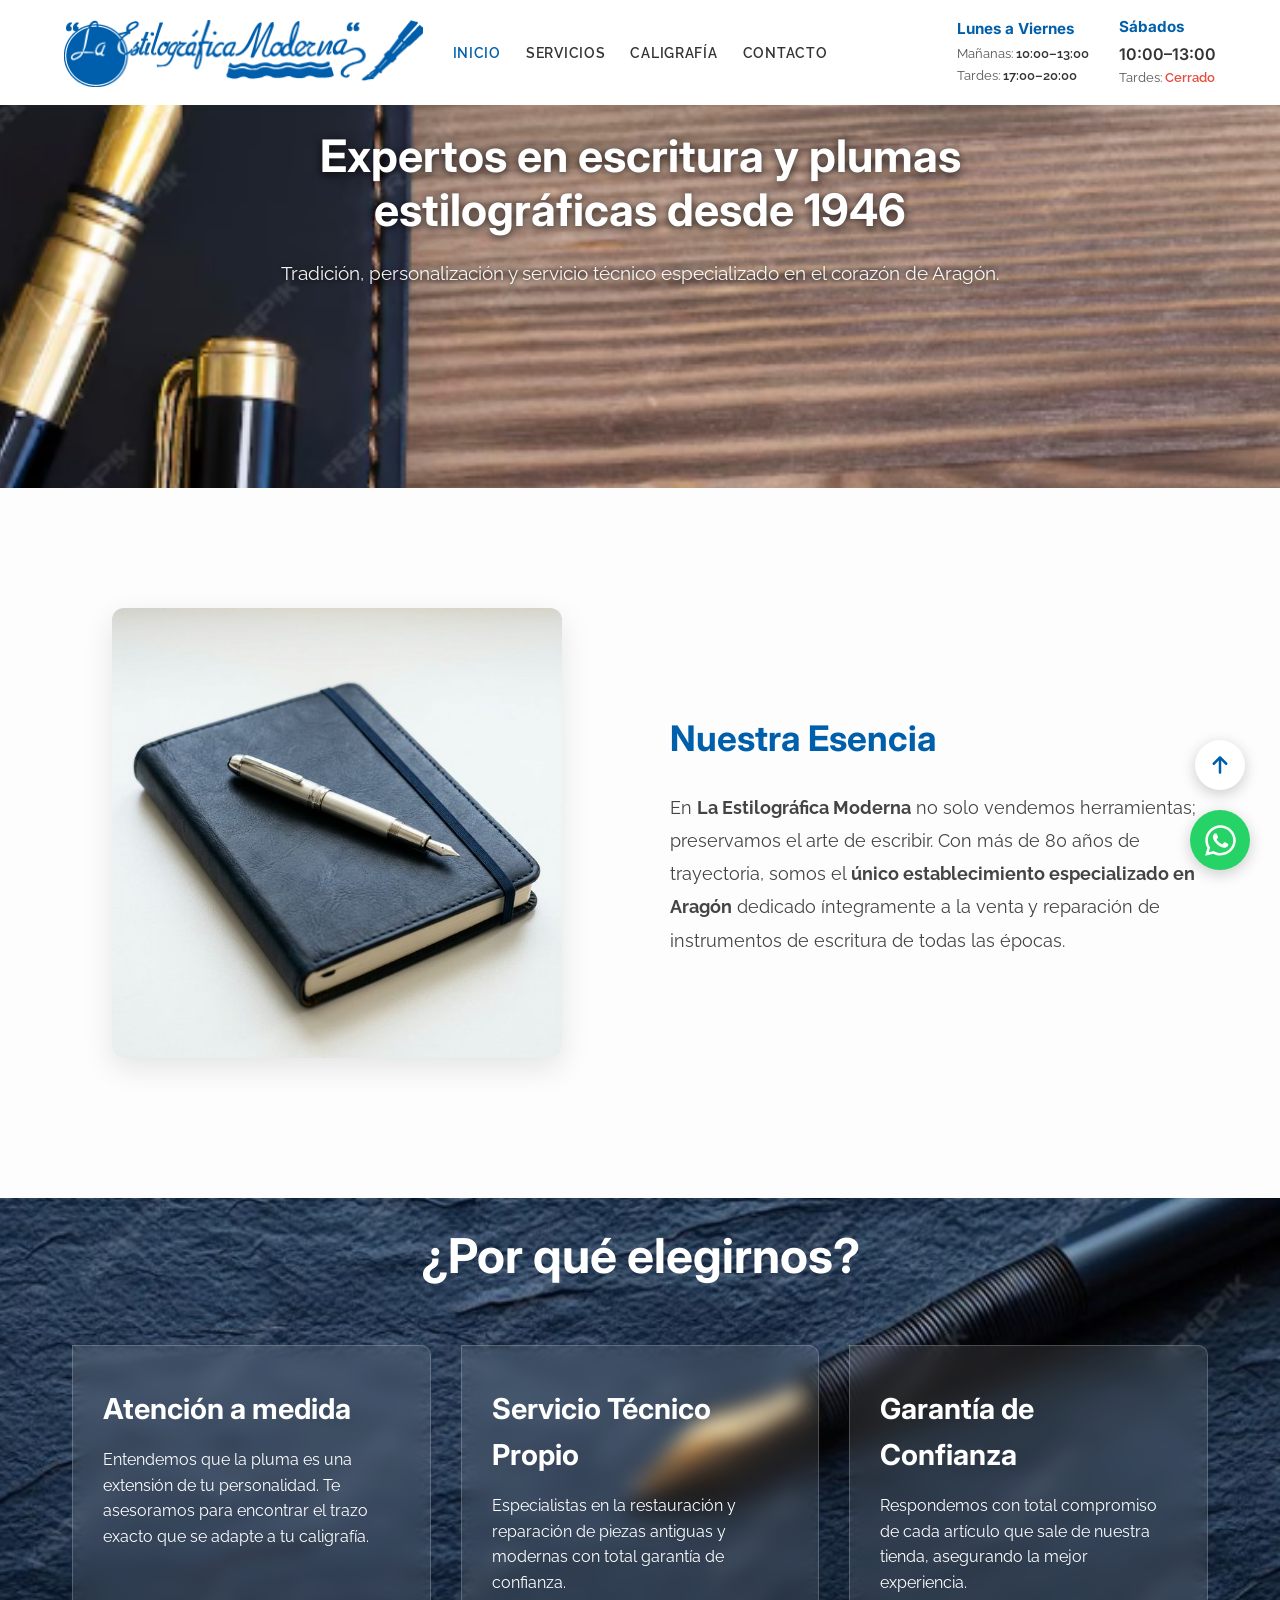
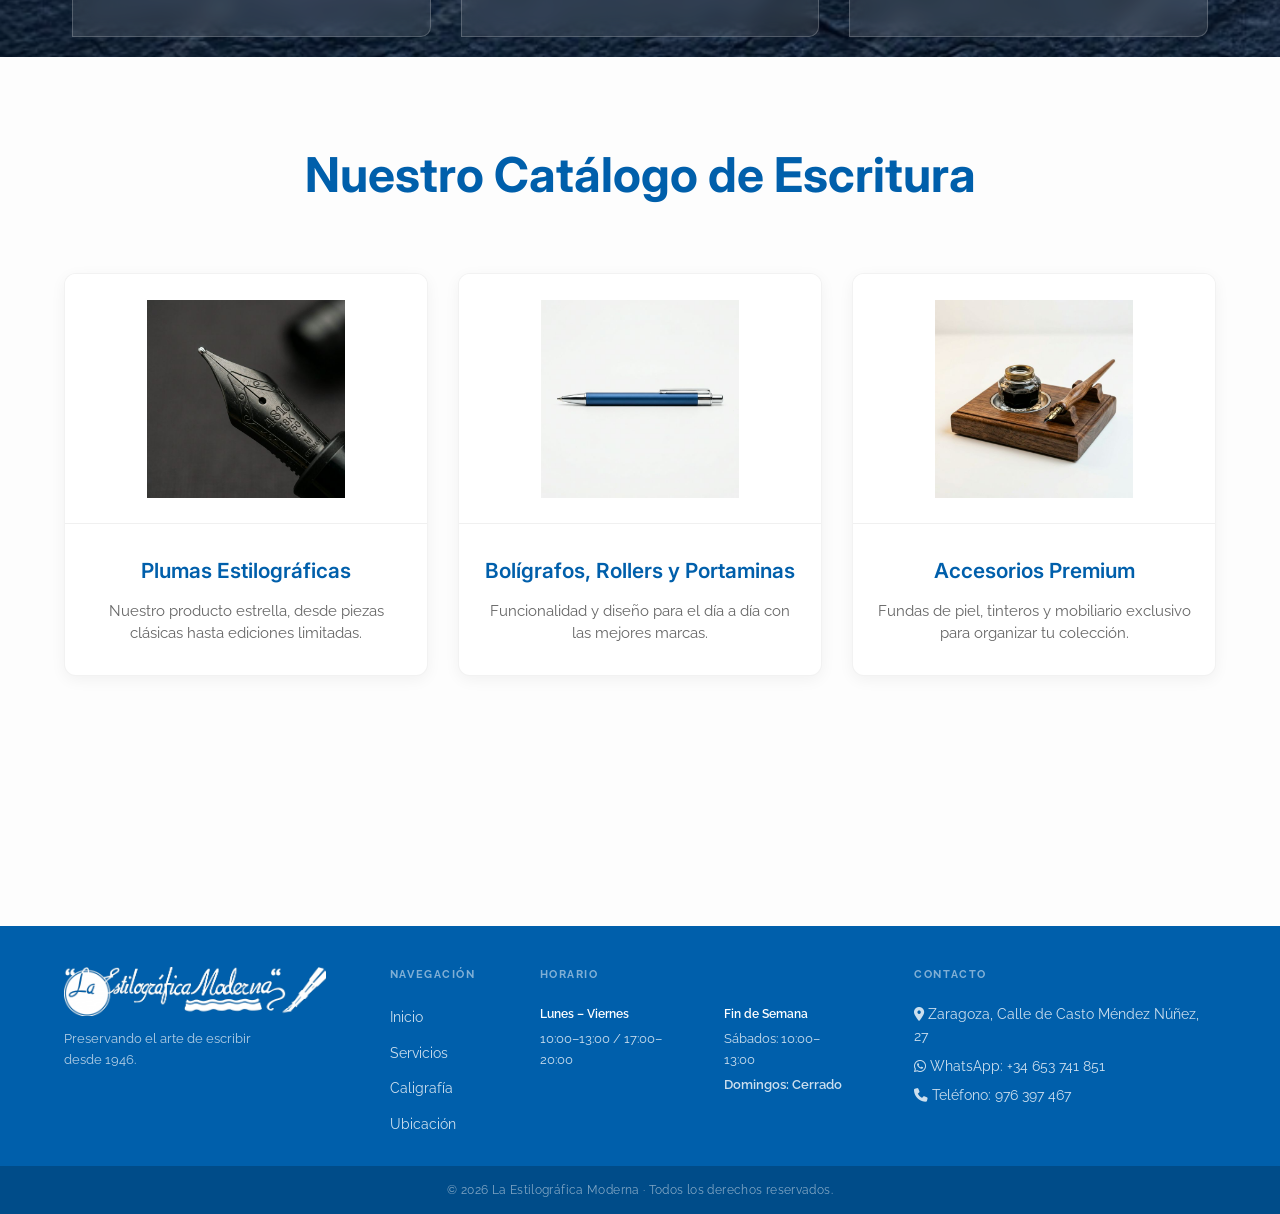
==== commit 7c164a31: "cambios" ====
--- a/index.html
+++ b/index.html
@@ -20,7 +20,7 @@
         <div class="bloquePrincipal">
             <!-- Introducción -->
             <div class="section-intro reveal">
-                <h2 class="titulo-moderno">Expertos en escritura y plumas estilográficas desde 1946 cambio 1</h2>
+                <h2 class="titulo-moderno">Expertos en escritura y plumas estilográficas desde 1946</h2>
                 <p class="subtitulo-moderno">Tradición, personalización y servicio técnico especializado en el corazón
                     de Aragón.</p>
             </div>
--- a/css/styles.css
+++ b/css/styles.css
@@ -109,7 +109,7 @@
 @media (max-width: 1024px) {
   .main-header {
     background: #ffffff !important;
-    position: fixed;
+    position: absolute;
     box-shadow: 0 2px 10px rgba(0, 0, 0, 0.1);
   }
 
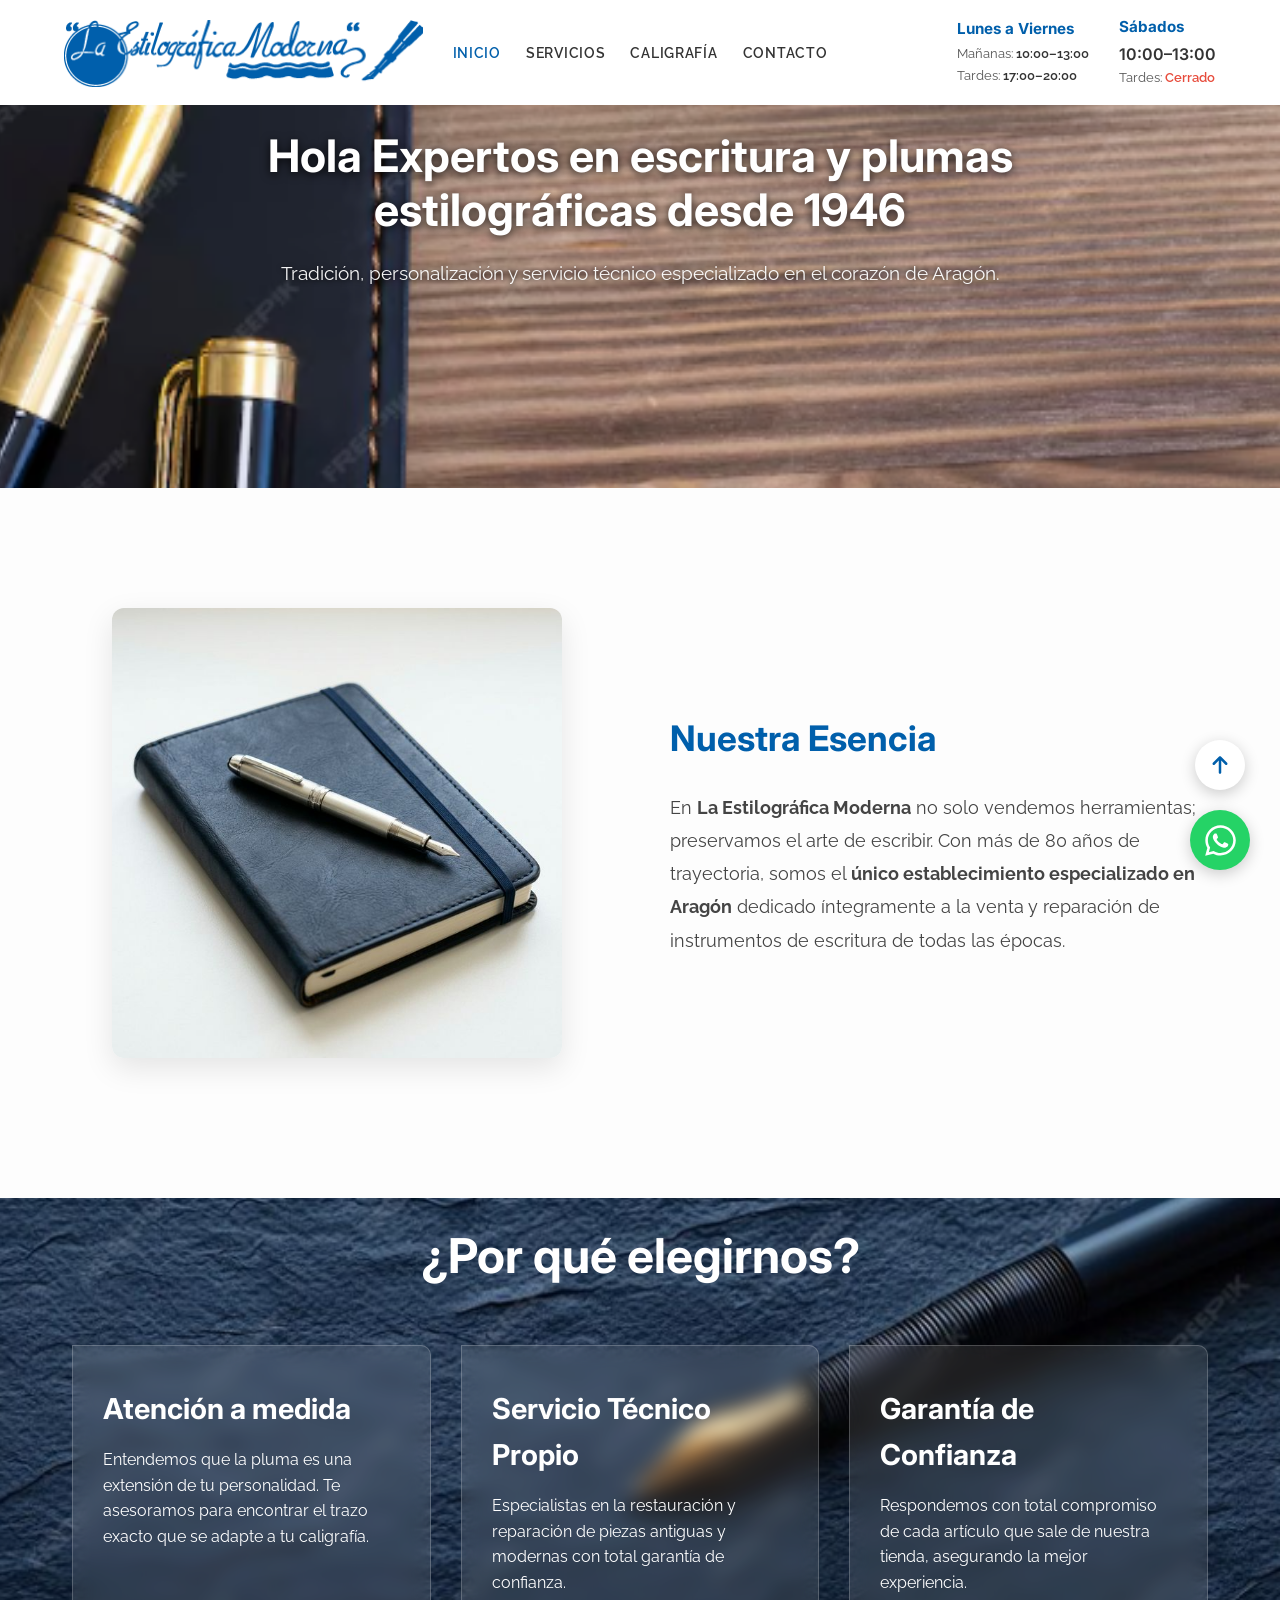
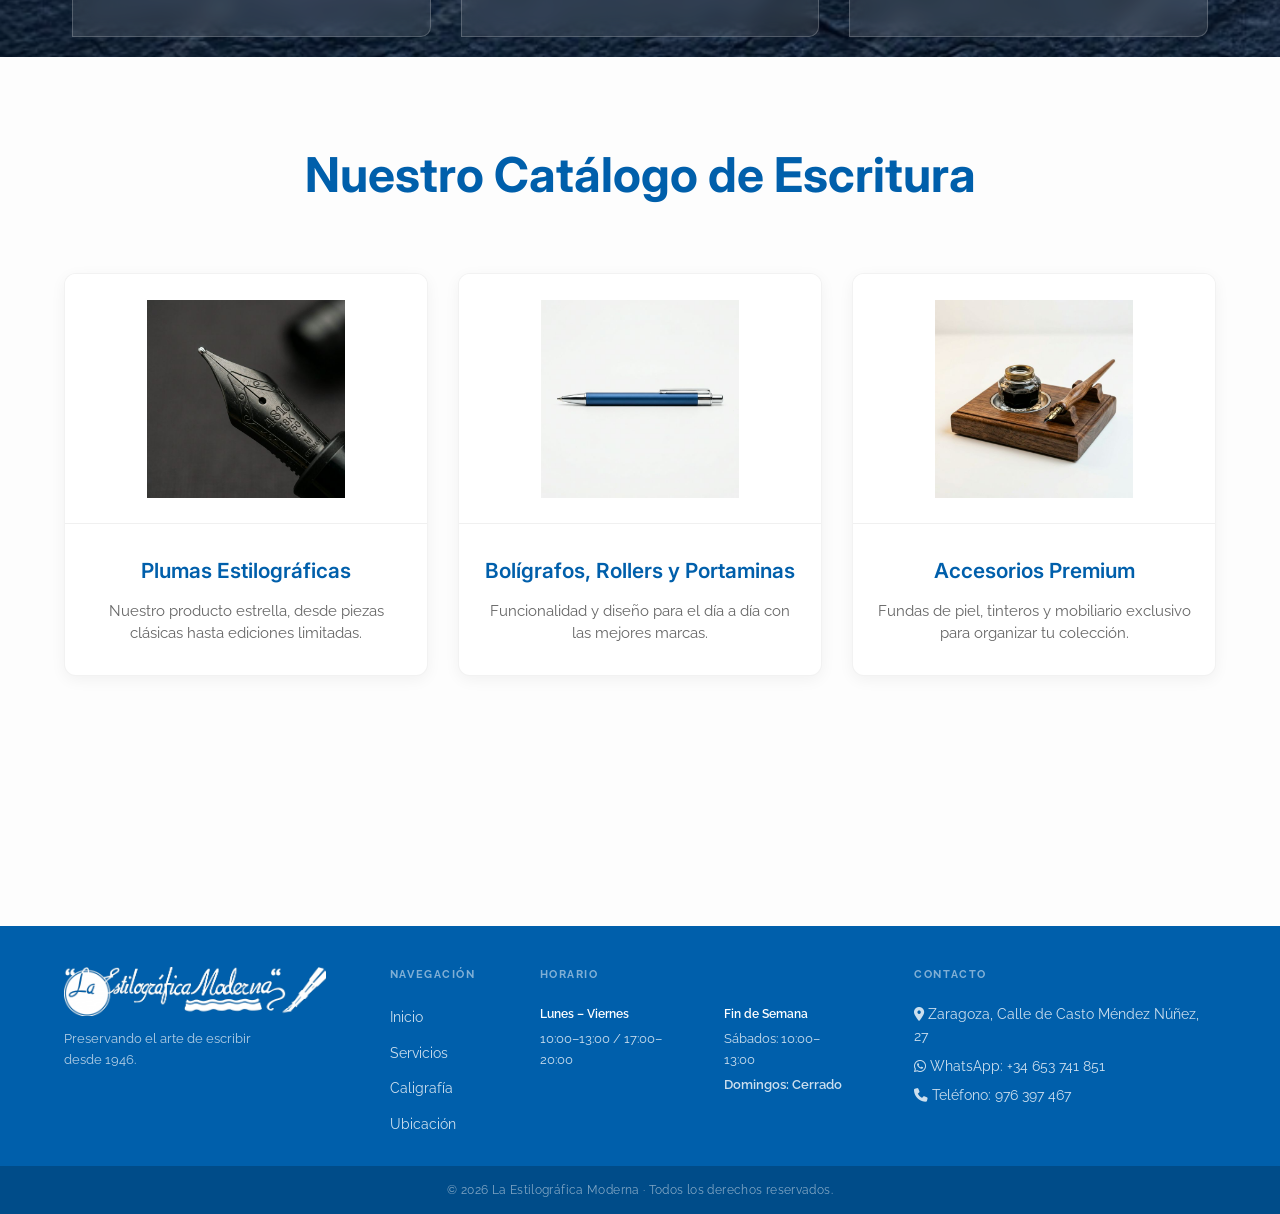
==== commit 1fc0b54d: "cambios" ====
--- a/index.html
+++ b/index.html
@@ -20,7 +20,7 @@
         <div class="bloquePrincipal">
             <!-- Introducción -->
             <div class="section-intro reveal">
-                <h2 class="titulo-moderno">Expertos en escritura y plumas estilográficas desde 1946</h2>
+                <h2 class="titulo-moderno">Hola Expertos en escritura y plumas estilográficas desde 1946</h2>
                 <p class="subtitulo-moderno">Tradición, personalización y servicio técnico especializado en el corazón
                     de Aragón.</p>
             </div>
--- a/css/styles.css
+++ b/css/styles.css
@@ -107,9 +107,11 @@
 
 /* DISEÑO RESPONSIVO DE CABECERA */
 @media (max-width: 1024px) {
-  .main-header {
+  .main-header,
+  .main-header.header-shrunk {
     background: #ffffff !important;
-    position: absolute;
+    position: absolute !important;
+    top: 0 !important;
     box-shadow: 0 2px 10px rgba(0, 0, 0, 0.1);
   }
 
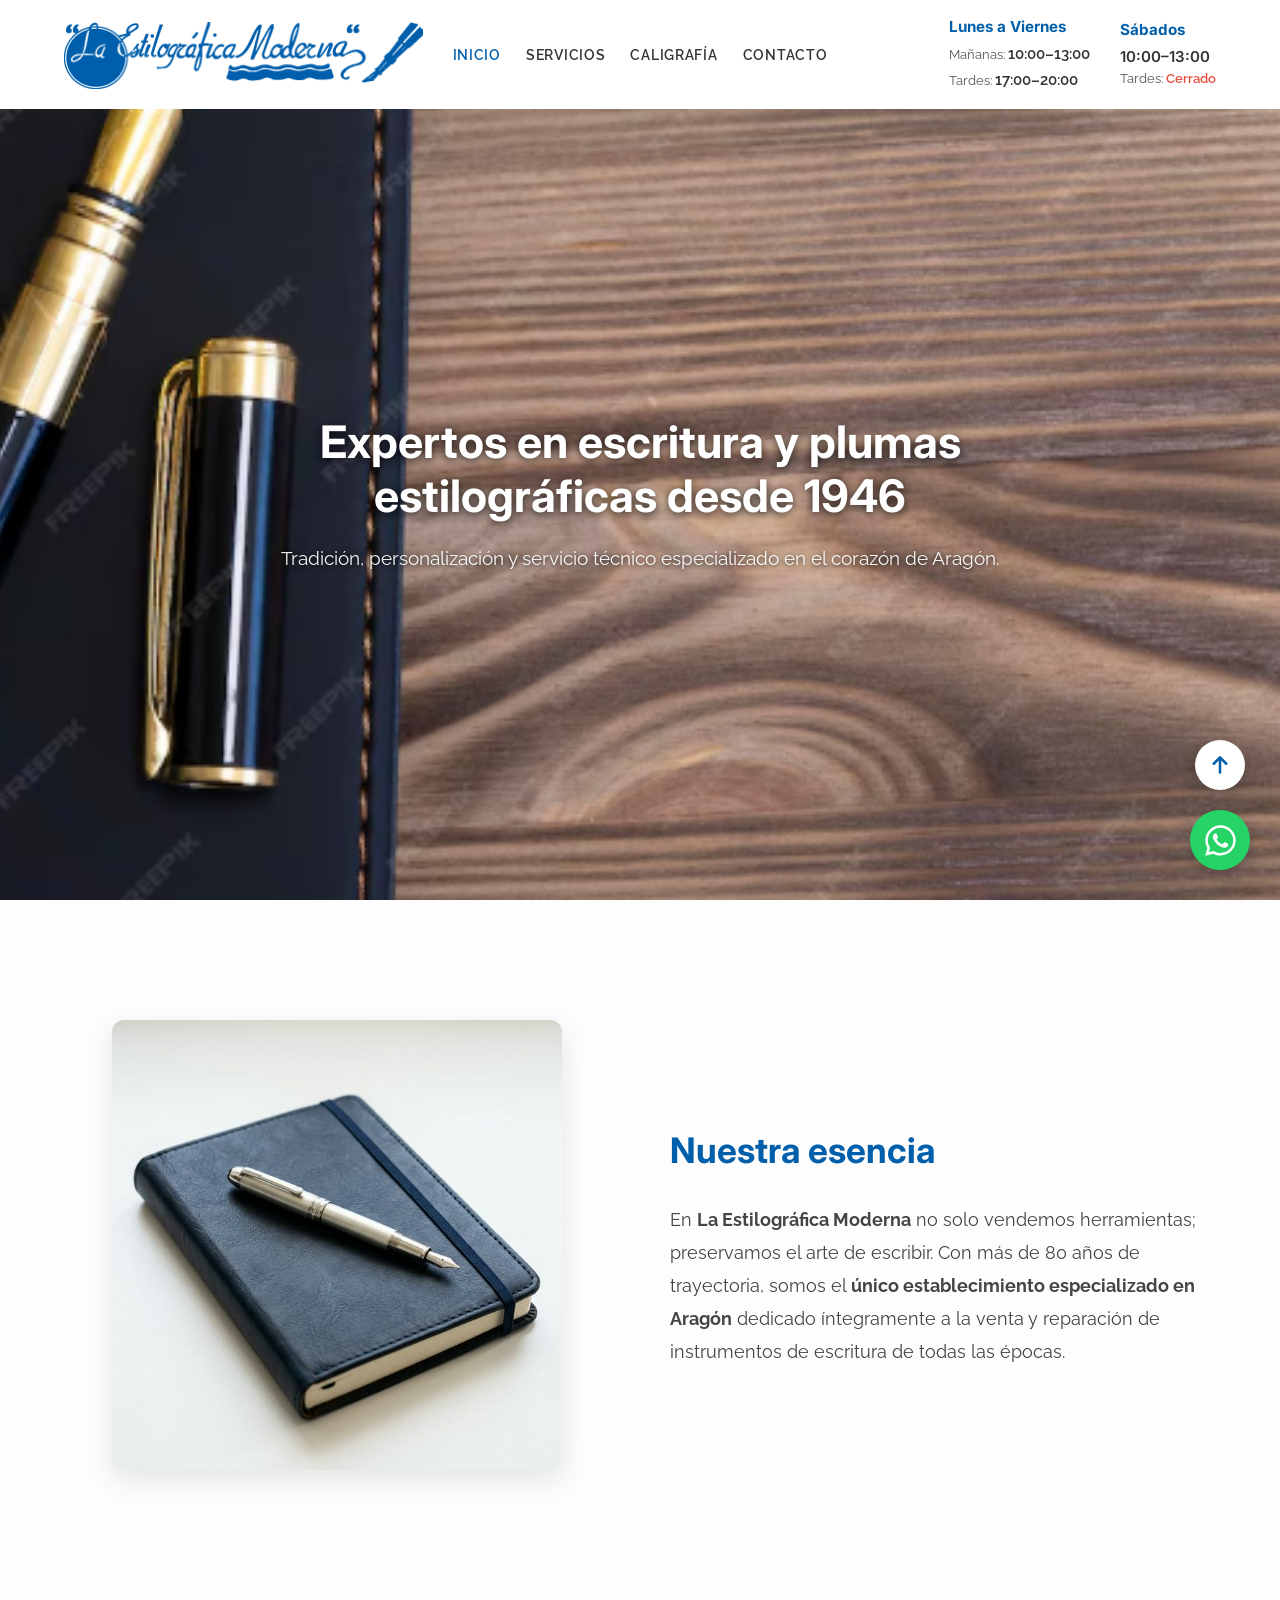
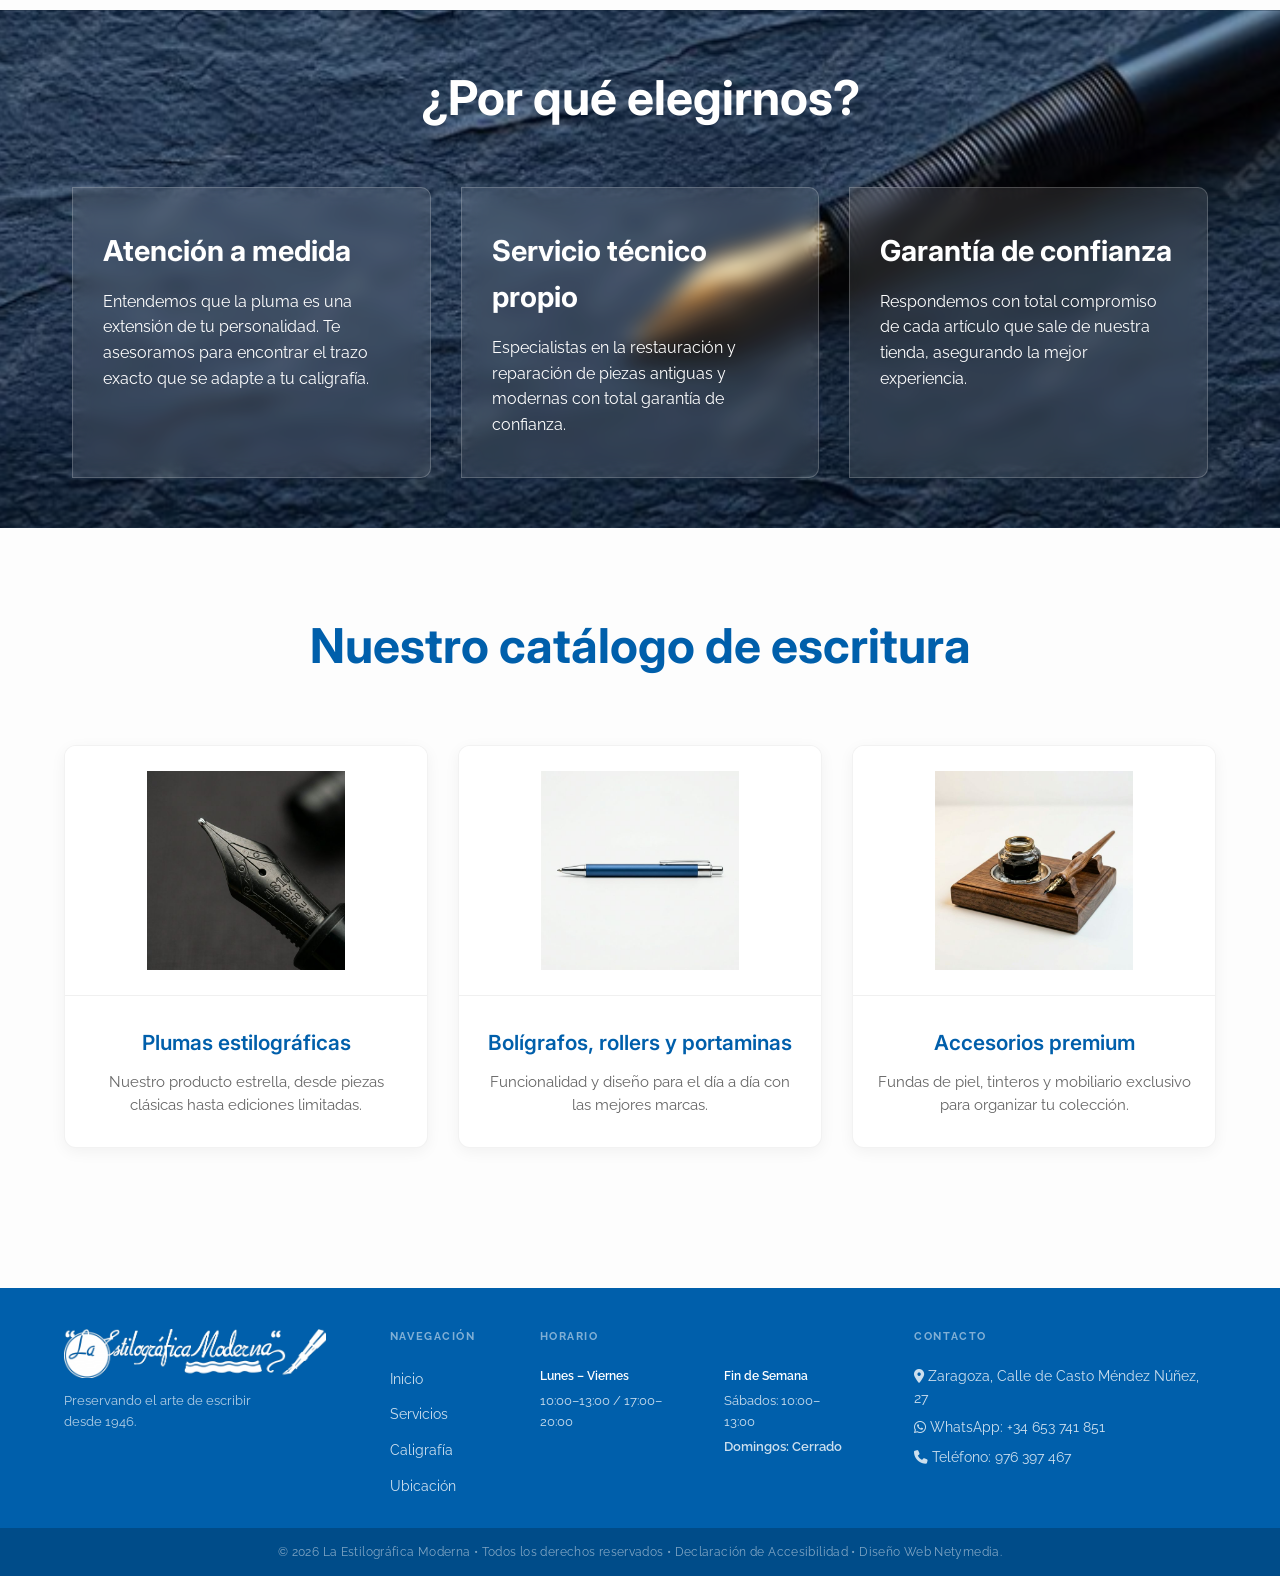
==== commit a6affa71: "cambios" ====
--- a/index.html
+++ b/index.html
@@ -11,8 +11,6 @@
 
 <body>
     <!-- Fondo parallax -->
-    <div class="bg-blue-fixed"></div>
-
     <script src="js/header-include.js" data-active="inicio"></script>
 
     <div class="hero-intro-scroll-container">
@@ -20,7 +18,7 @@
         <div class="bloquePrincipal">
             <!-- Introducción -->
             <div class="section-intro reveal">
-                <h2 class="titulo-moderno">Hola Expertos en escritura y plumas estilográficas desde 1946</h2>
+                <h2 class="titulo-moderno">Expertos en escritura y plumas estilográficas desde 1946</h2>
                 <p class="subtitulo-moderno">Tradición, personalización y servicio técnico especializado en el corazón
                     de Aragón.</p>
             </div>
@@ -35,7 +33,7 @@
                     <img src="assets/img/nuestraEsencia.PNG" alt="Nuestra Esencia">
                 </div>
                 <div class="esencia-text">
-                    <h3>Nuestra Esencia</h3>
+                    <h3>Nuestra esencia</h3>
                     <p>En <b>La Estilográfica Moderna</b> no solo vendemos herramientas; preservamos el arte de
                         escribir.
                         Con más de 80 años de trayectoria, somos el <b>único establecimiento especializado en Aragón</b>
@@ -57,12 +55,12 @@
                         el trazo exacto que se adapte a tu caligrafía.</p>
                 </div>
                 <div class="benefit-card">
-                    <h3>Servicio Técnico Propio</h3>
+                    <h3>Servicio técnico propio</h3>
                     <p>Especialistas en la restauración y reparación de piezas antiguas y modernas con total
                         garantía de confianza.</p>
                 </div>
                 <div class="benefit-card">
-                    <h3>Garantía de Confianza</h3>
+                    <h3>Garantía de confianza</h3>
                     <p>Respondemos con total compromiso de cada artículo que sale de nuestra tienda, asegurando
                         la mejor experiencia.</p>
                 </div>
@@ -73,14 +71,14 @@
     <div class="bloquePrincipal main-content-solid no-top-padding">
         <!-- Catálogo de Escritura -->
         <div class="section-catalogo">
-            <h2 class="reveal">Nuestro Catálogo de Escritura</h2>
+            <h2 class="reveal">Nuestro catálogo de escritura</h2>
             <div class="catalogo-grid">
                 <div class="catalogo-item reveal">
                     <div class="item-image">
                         <img src="assets/img/plumilla.png" alt="Plumas Estilográficas">
                     </div>
                     <div class="item-info">
-                        <h3>Plumas Estilográficas</h3>
+                        <h3>Plumas estilográficas</h3>
                         <p>Nuestro producto estrella, desde piezas clásicas hasta ediciones limitadas.</p>
                     </div>
                 </div>
@@ -89,7 +87,7 @@
                         <img src="assets/img/boligrafo.png" alt="Bolígrafos">
                     </div>
                     <div class="item-info">
-                        <h3>Bolígrafos, Rollers y Portaminas</h3>
+                        <h3>Bolígrafos, rollers y portaminas</h3>
                         <p>Funcionalidad y diseño para el día a día con las mejores marcas.</p>
                     </div>
                 </div>
@@ -98,7 +96,7 @@
                         <img src="assets/img/accesorios.png" alt="Accesorios">
                     </div>
                     <div class="item-info">
-                        <h3>Accesorios Premium</h3>
+                        <h3>Accesorios premium</h3>
                         <p>Fundas de piel, tinteros y mobiliario exclusivo para organizar tu colección.</p>
                     </div>
                 </div>
--- a/css/styles.css
+++ b/css/styles.css
@@ -107,12 +107,18 @@
 
 /* DISEÑO RESPONSIVO DE CABECERA */
 @media (max-width: 1024px) {
+
   .main-header,
   .main-header.header-shrunk {
     background: #ffffff !important;
-    position: absolute !important;
+    position: fixed !important;
     top: 0 !important;
     box-shadow: 0 2px 10px rgba(0, 0, 0, 0.1);
+    transition: transform 0.4s cubic-bezier(0.4, 0, 0.2, 1) !important;
+  }
+
+  .main-header.header-hidden {
+    transform: translateY(-100%) !important;
   }
 
   .header-container {
@@ -204,6 +210,7 @@
 }
 
 .time {
+  font-size: 15px;
   font-weight: 600;
   color: #333;
 }
@@ -231,33 +238,42 @@
   transition: all 0.3s ease;
 }
 
-/* =================== BLOQUE PRINCIPAL =================== */
 .bloquePrincipal {
   max-width: 1600px;
   margin: 0 auto;
   padding: 120px 5% 100px;
-  /* Aumentado padding-top para compensar el header absoluto */
-}
-
-/* FONDO AZUL FIJO (HERO) */
-.bg-blue-fixed {
-  position: fixed;
-  top: 0;
-  left: 0;
-  width: 100%;
-  height: 100vh;
-  /* Aumentado de 75vh a 100vh */
-  background-image: url('../assets/img/cabecera.PNG');
-  background-size: cover;
-  background-position: center;
-  z-index: -1;
-}
-
+}
+
+/* El fondo azul (Hero) ahora está integrado en el contenedor principal */
 .hero-intro-scroll-container {
   position: relative;
   z-index: 1;
   background: transparent;
   width: 100%;
+  min-height: 100vh;
+  display: flex;
+  flex-direction: column;
+  background-image: url('../assets/img/cabecera.PNG');
+  background-size: cover;
+  background-position: center;
+  background-attachment: fixed; /* Efecto Parallax */
+}
+
+/* En dispositivos móviles/tablets desactivamos parallax para evitar bugs visuales */
+@media (max-width: 1024px) {
+  .hero-intro-scroll-container {
+    background-attachment: scroll;
+  }
+}
+
+.hero-intro-scroll-container .bloquePrincipal {
+  flex: 1;
+  display: flex;
+  flex-direction: column;
+  justify-content: center;
+  align-items: center;
+  padding: 0 5%;
+  margin-top: 90px; /* Espacio para el header fijo/absoluto */
 }
 
 .portada-redesign {
@@ -327,8 +343,6 @@
   text-align: center;
   max-width: 900px;
   margin: 0 auto;
-  padding: 10px 2rem 100px;
-  /* Reducido de 40px a 10px */
   background: transparent;
 }
 
@@ -430,7 +444,7 @@
   background-position: center;
   background-attachment: fixed;
   color: var(--white);
-  padding: 20px 0;
+  padding: 50px 0;
   margin-bottom: 0;
   position: relative;
   width: 100vw;
@@ -499,7 +513,7 @@
 
 /* SECCIÓN NUESTRO CATÁLOGO */
 .section-catalogo {
-  padding-bottom: 150px;
+  padding-bottom: 40px;
   /* Aumentado de 100px */
 }
 
@@ -537,7 +551,8 @@
 
 .item-image {
   background: #fff;
-  height: 250px; /* Altura fija para que todas las tarjetas sean iguales */
+  height: 250px;
+  /* Altura fija para que todas las tarjetas sean iguales */
   display: flex !important;
   align-items: center !important;
   justify-content: center !important;
@@ -878,7 +893,6 @@
   display: flex;
   gap: 30px;
   align-items: stretch;
-  margin-bottom: 30px;
 }
 
 .brands-section-wrapper>.divEsenciaIndex,
@@ -1105,7 +1119,8 @@
 
   .item-image {
     padding: 10px;
-    height: 200px; /* Un poco más bajo en móviles */
+    height: 200px;
+    /* Un poco más bajo en móviles */
   }
 }
 
@@ -1176,6 +1191,7 @@
   margin-top: 100px;
   padding: 60px 0;
   background: white;
+  padding-bottom: 0px;
 }
 
 .brands-text-center {
@@ -1261,6 +1277,7 @@
   max-width: 1300px;
   margin-left: auto;
   margin-right: auto;
+  margin-bottom: 0px;
 }
 
 .contact-info-card {
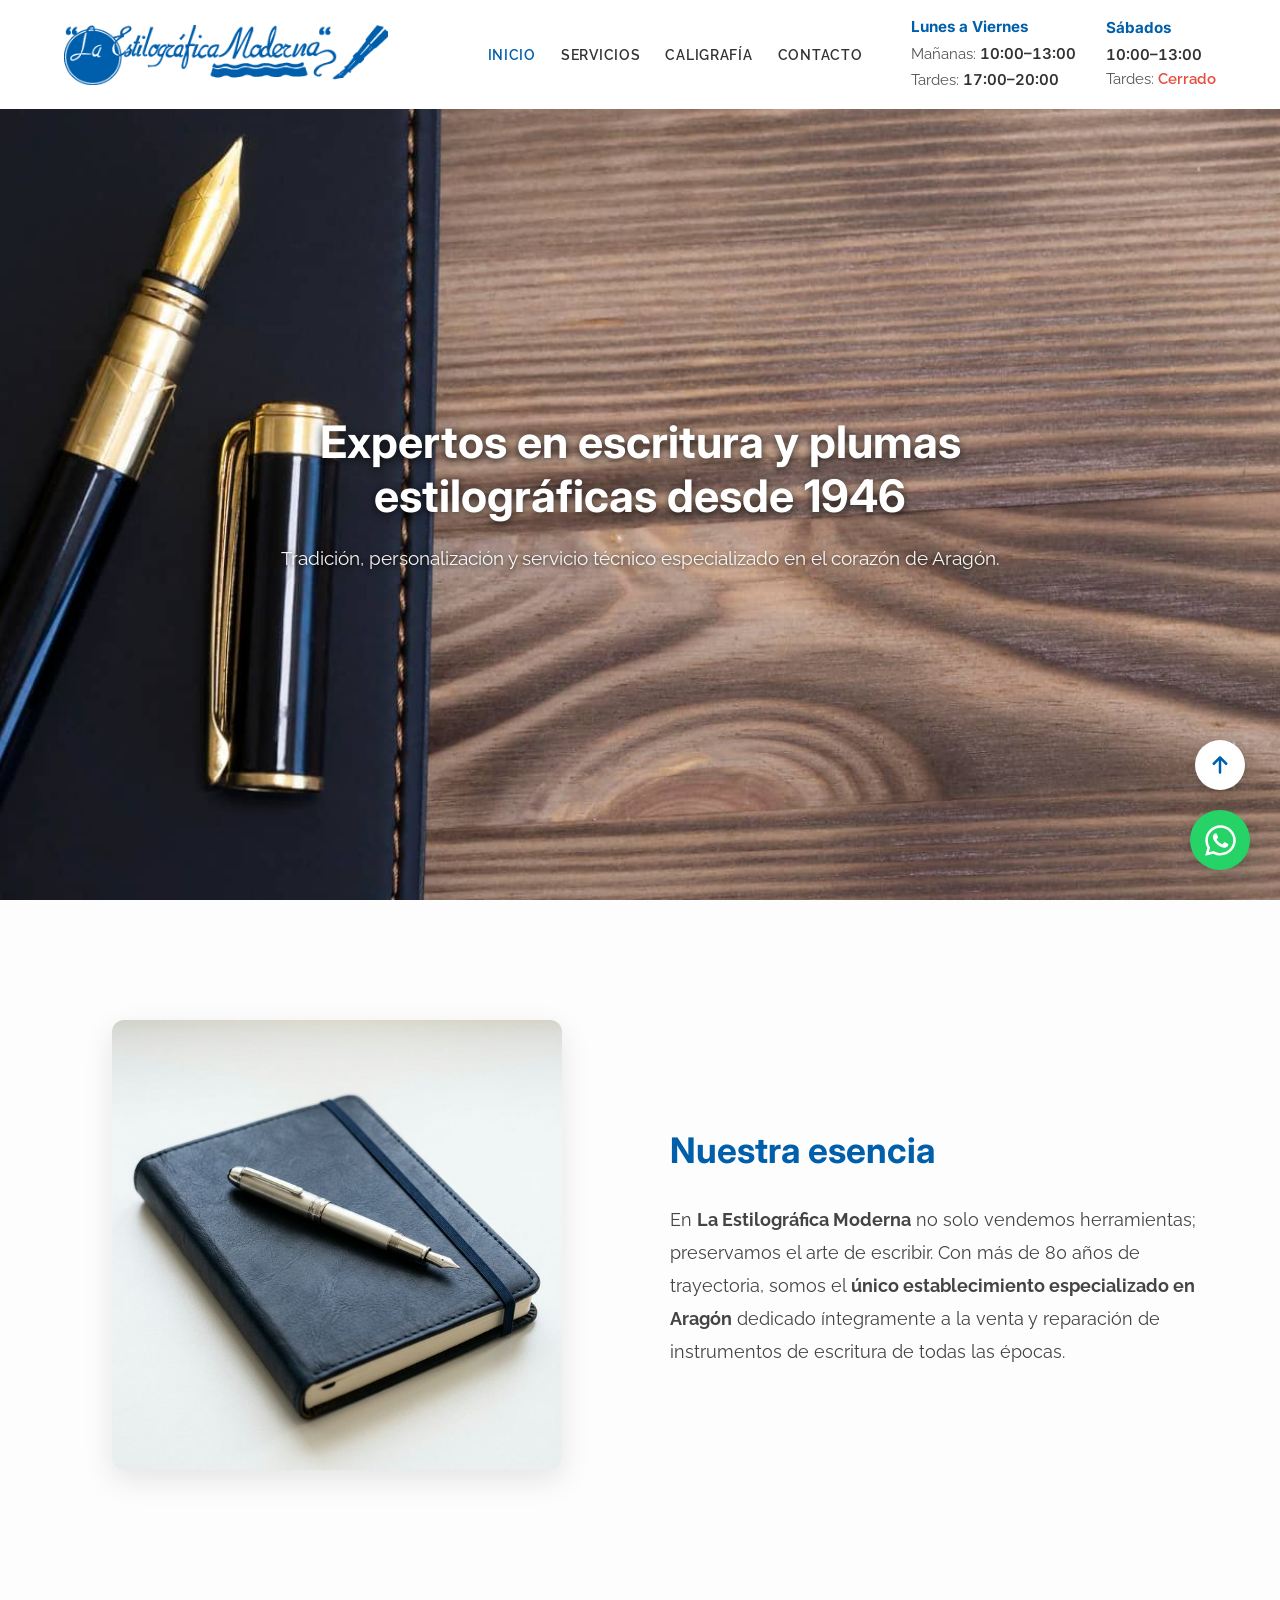
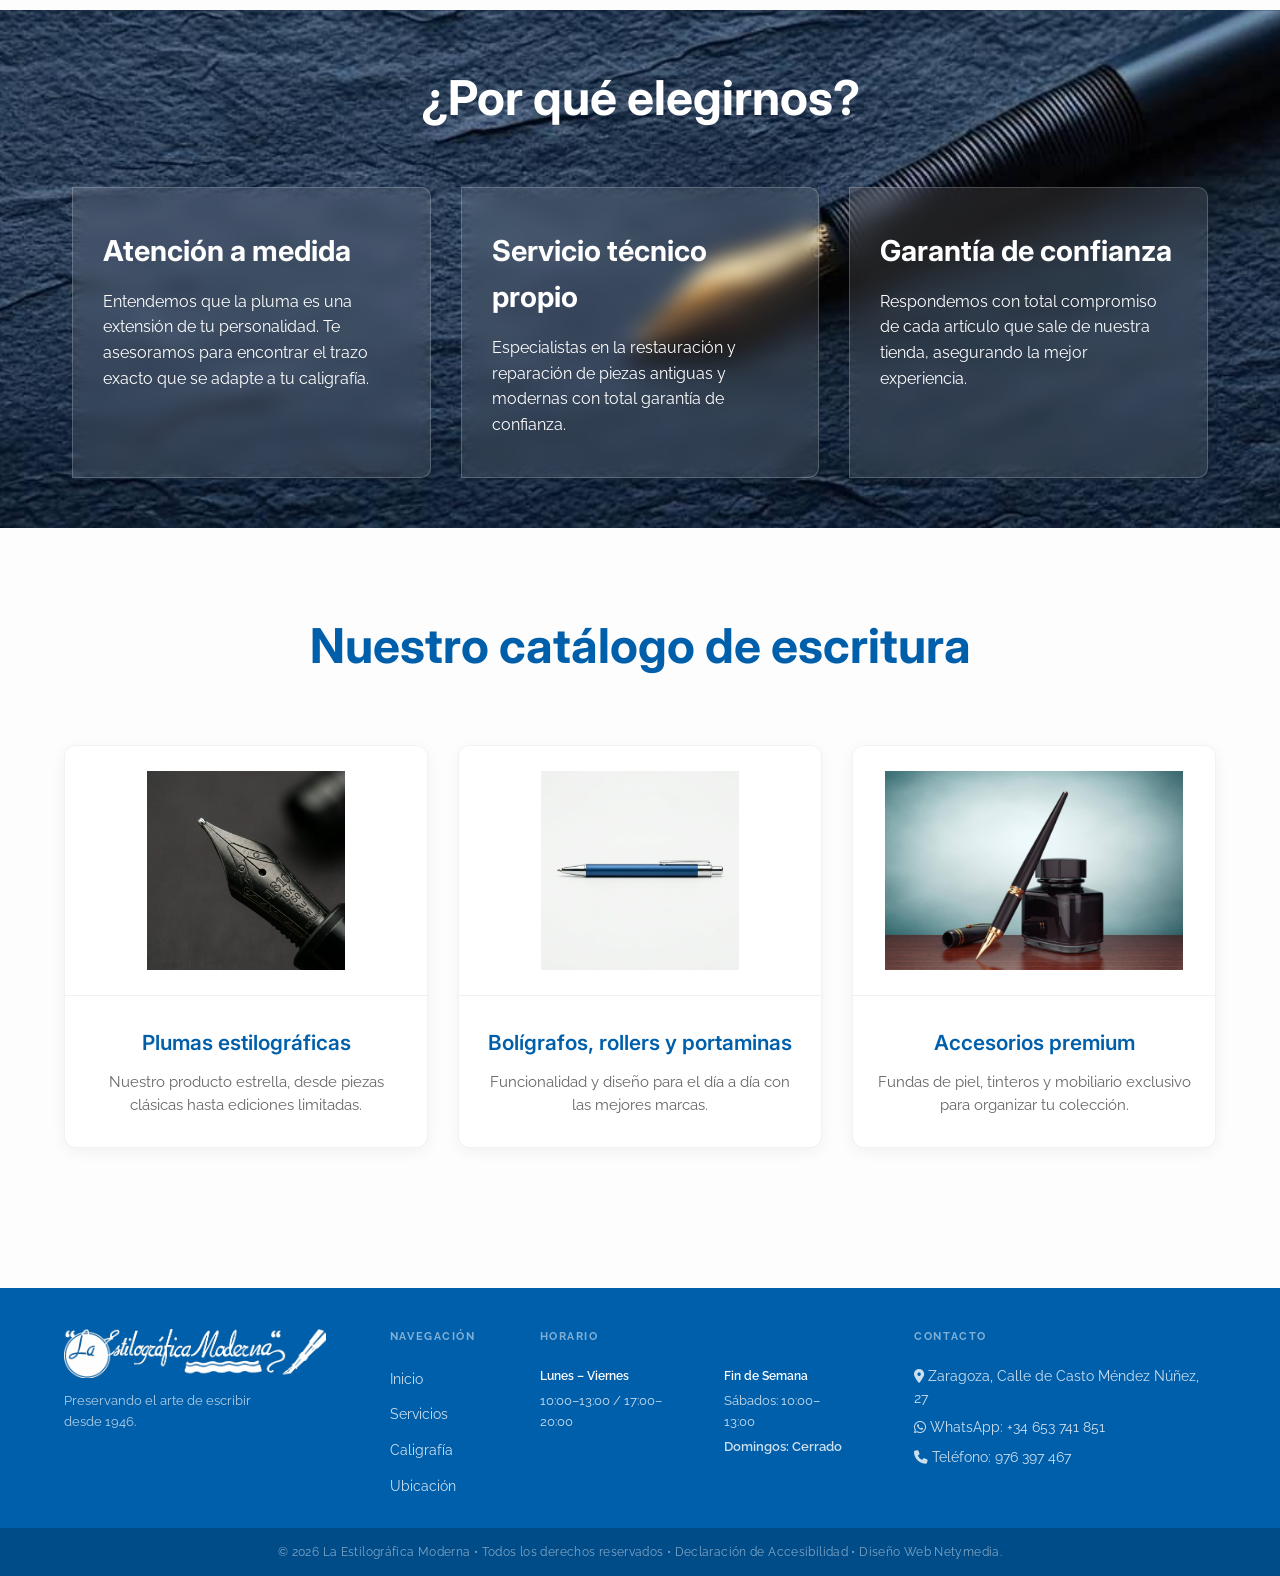
==== commit 68be555b: "cambios" ====
--- a/index.html
+++ b/index.html
@@ -93,7 +93,7 @@
                 </div>
                 <div class="catalogo-item reveal">
                     <div class="item-image">
-                        <img src="assets/img/accesorios.png" alt="Accesorios">
+                        <img src="assets/img/accesorios.jpg" alt="Accesorios">
                     </div>
                     <div class="item-info">
                         <h3>Accesorios premium</h3>
--- a/css/styles.css
+++ b/css/styles.css
@@ -91,6 +91,7 @@
   display: flex;
   gap: 25px;
   align-items: center;
+  margin-left: 70px;
 }
 
 .horario-container {
@@ -204,15 +205,17 @@
 }
 
 .hora-info {
-  font-size: 0.8rem;
+  font-size: 15px;
   color: #555;
   margin-bottom: 2px;
 }
 
 .time {
+  font-family: 'Inter', sans-serif;
   font-size: 15px;
   font-weight: 600;
   color: #333;
+  font-variant-numeric: tabular-nums lining-nums;
 }
 
 .status-closed {
@@ -253,7 +256,7 @@
   min-height: 100vh;
   display: flex;
   flex-direction: column;
-  background-image: url('../assets/img/cabecera.PNG');
+  background-image: url('../assets/img/cabecera.jpg');
   background-size: cover;
   background-position: center;
   background-attachment: fixed; /* Efecto Parallax */
@@ -439,7 +442,7 @@
 
 /* SECCIÓN POR QUÉ ELEGIRNOS */
 .section-elegirnos {
-  background-image: url('../assets/img/fondoSeccionIndex.PNG');
+  background-image: url('../assets/img/fondoSeccionIndex.jpg');
   background-size: cover;
   background-position: center;
   background-attachment: fixed;
